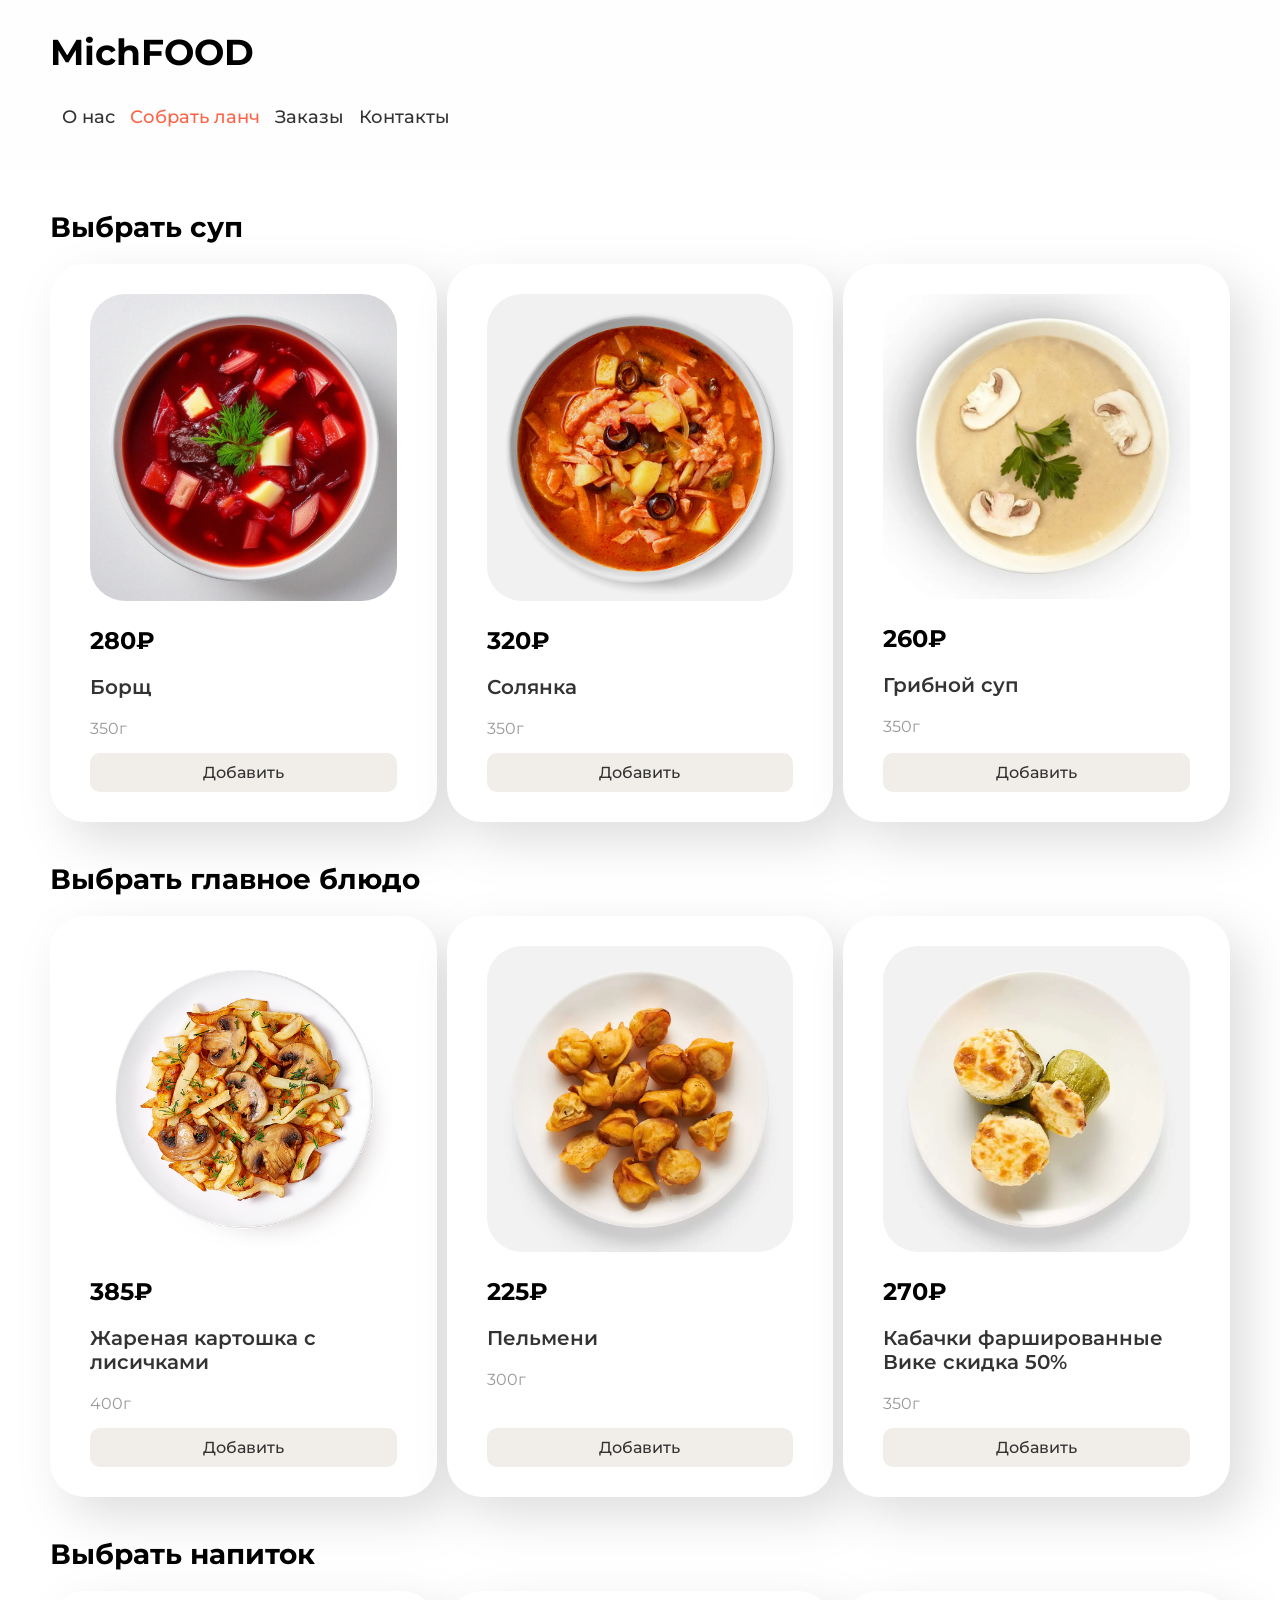
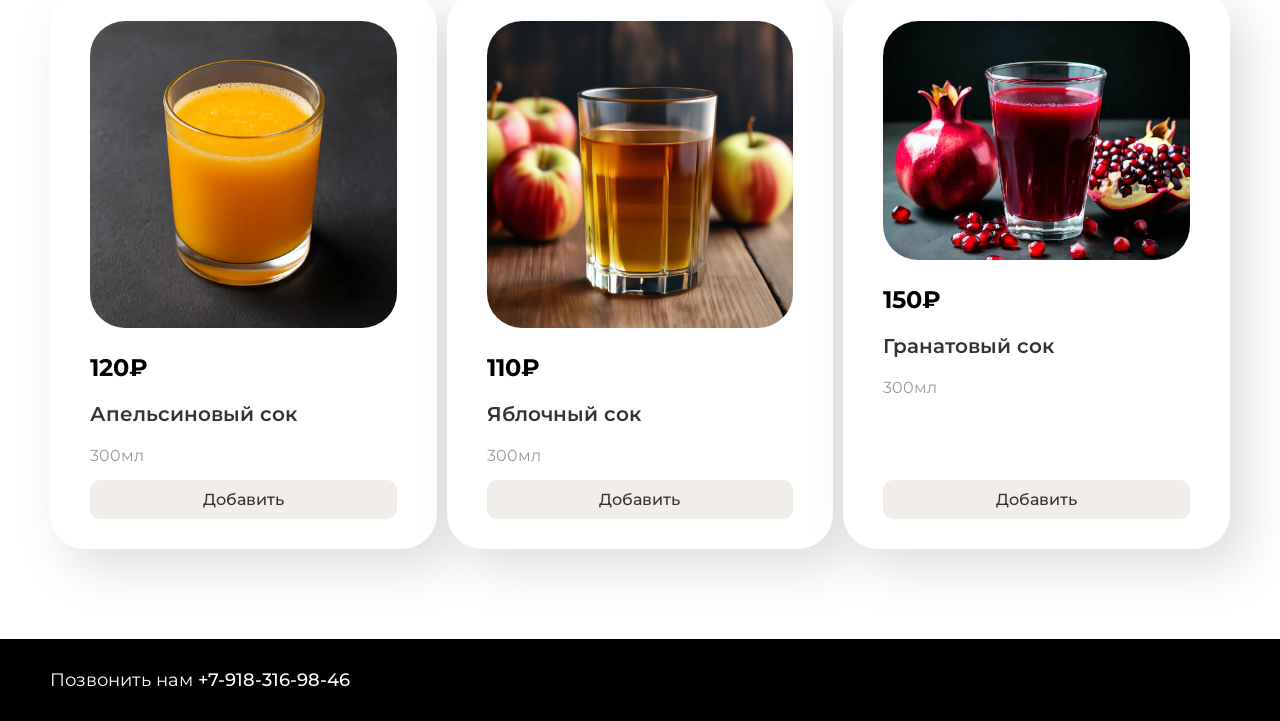
==== build-lunch.html @ 9afa4dcb "new page buldinglunch" ====
<!DOCTYPE html>
<html lang="ru">

<head>
	<meta charset="UTF-8">
	<meta name="viewport" content="width=device-width, initial-scale=1.0">
	<title>Собрать ланч - MichFOOD</title>

	<link rel="preconnect" href="https://fonts.googleapis.com">
	<link rel="preconnect" href="https://fonts.gstatic.com" crossorigin>
	<link href="https://fonts.googleapis.com/css2?family=Montserrat:wght@400;500;600;700&display=swap" rel="stylesheet">

	<link rel="stylesheet" href="styles.css">
	<link rel="stylesheet" href="lunch-styles.css">
</head>

<body>

	<header class="header">
		<h1 class="header__title">MichFOOD</h1>
		<nav class="header__nav">
			<a href="index.html" class="nav__link" title="Перейти">О нас</a>
			<a href="build-lunch.html" class="nav__link" id="active">Собрать ланч</a>
			<a href="#" class="nav__link">Заказы</a>
			<a href="#contacts" class="nav__link">Контакты</a>
		</nav>
	</header>

	<main class="main">

		<section class="dishes">
			<h2 class="dishes__title">Выбрать суп</h2>
			<div class="dishes__grid">
				<div class="dish">
					<img src="img/borch.webp" alt="Борщ" class="dish__image">
					<p class="dish__price">280₽</p>
					<p class="dish__name">Борщ</p>
					<p class="dish__weight">350г</p>
					<button class="dish__button">Добавить</button>
				</div>
				<div class="dish">
					<img src="img/solyanka.webp" alt="Солянка" class="dish__image">
					<p class="dish__price">320₽</p>
					<p class="dish__name">Солянка</p>
					<p class="dish__weight">350г</p>
					<button class="dish__button">Добавить</button>
				</div>
				<div class="dish">
					<img src="img/gribnoj.webp" alt="Грибной суп" class="dish__image">
					<p class="dish__price">260₽</p>
					<p class="dish__name">Грибной суп</p>
					<p class="dish__weight">350г</p>
					<button class="dish__button">Добавить</button>
				</div>
			</div>
		</section>

		<section class="dishes">
			<h2 class="dishes__title">Выбрать главное блюдо</h2>
			<div class="dishes__grid">
				<div class="dish">
					<img src="img/lisichkikart.png" alt="Жареная картошка с лисичками" class="dish__image">
					<p class="dish__price">385₽</p>
					<p class="dish__name">Жареная картошка с лисичками</p>
					<p class="dish__weight">400г</p>
					<button class="dish__button">Добавить</button>
				</div>
				<div class="dish">
					<img src="img/pelmeni.webp" alt="Пельмени" class="dish__image">
					<p class="dish__price">225₽</p>
					<p class="dish__name">Пельмени</p>
					<p class="dish__weight">300г</p>
					<button class="dish__button">Добавить</button>
				</div>
				<div class="dish">
					<img src="img/кабачки.webp" alt="Кабачки фаршированные" class="dish__image">
					<p class="dish__price">270₽</p>
					<p class="dish__name">Кабачки фаршированные <br> Вике скидка 50%</p>
					<p class="dish__weight">350г</p>
					<button class="dish__button">Добавить</button>
				</div>
			</div>
		</section>

		<section class="dishes">
			<h2 class="dishes__title">Выбрать напиток</h2>
			<div class="dishes__grid">
				<div class="dish">
					<img src="img/apelsinoviysok.webp" alt="Апельсиновый сок" class="dish__image">
					<p class="dish__price">120₽</p>
					<p class="dish__name">Апельсиновый сок</p>
					<p class="dish__weight">300мл</p>
					<button class="dish__button">Добавить</button>
				</div>
				<div class="dish">
					<img src="img/yablochniysok.jfif" alt="Яблочный сок" class="dish__image">
					<p class="dish__price">110₽</p>
					<p class="dish__name">Яблочный сок</p>
					<p class="dish__weight">300мл</p>
					<button class="dish__button">Добавить</button>
				</div>
				<div class="dish">
					<img src="img/granatsok.webp" alt="Гранатовый сок" class="dish__image">
					<p class="dish__price">150₽</p>
					<p class="dish__name">Гранатовый сок</p>
					<p class="dish__weight">300мл</p>
					<button class="dish__button">Добавить</button>
				</div>
			</div>
		</section>

	</main>

	<footer id="contacts" class="footer">
		<p class="footer__text">Позвонить нам <a href="tel:+79183169846" class="footer__link">+7-918-316-98-46</a></p>
	</footer>

</body>

</html>
---- styles.css ----
/* Универсальный селектор */
* {
	box-sizing: border-box;
}

/* Основные стили body */
body {
	margin: 0;
	padding: 0px;
	font-family: 'Montserrat', sans-serif;
	font-size: 16px;
	color: #333;
	min-height: 100vh;
	display: flex;
	flex-direction: column;
}

/* Main занимает все доступное пространство */
.main {
	flex: 1;
}

/* Header */
.header {
	margin: 0;
	padding: 30px 50px;
	background-color: #fefefe;
	
}

.header__title {
	margin: 0 0 20px 0;
	font-size: 36px;
	font-weight: 700;
	color: #000;
	text-align: left;
}

.header__nav {
	margin: 0;
	padding: 12px;
}

/* Навигация */
.header__nav {
	display: flex;
	flex-wrap: wrap;
	gap: 15px;
}

.nav__link {
	text-decoration: none;
	font-family: 'Montserrat', sans-serif;
	font-size: 18px;
	font-weight: 500;
	color: #333;
}

.nav__link:hover {
	color: #ed4001;
}

.nav__link#active {
	color: tomato;
}

/* Main */
.main {
	margin: 0;
	padding: 0 50px 50px 50px;
	flex: 1;
}

/* Секция О нас */
.about {
	margin: 20px 0;
	padding: 0;
}

.about__image {
	width: 100%;
	max-width: 600px;
	height: auto;
	margin-bottom: 20px;
}

.about__title {
	margin: 20px 0;
	font-size: 28px;
	font-weight: 700;
	color: #000;
}

.about__text {
	margin: 0;
	padding: 0;
	font-size: 18px;
	font-weight: 400;
	color: #333;
	line-height: 1.6;
}

/* Секция Преимущества */
.advantages {
	margin: 40px 0;
	padding: 0;
}

.advantages__title {
	margin: 20px 0;
	font-size: 28px;
	font-weight: 700;
	color: #000;
}

.advantages__list {
	margin: 20px 0;
	padding-left: 20px;
}

.advantages__item {
	margin: 10px 0;
	font-size: 16px;
	font-weight: 400;
	color: #333;
	line-height: 1.6;
}

/* Секция Популярные блюда */
.popular {
	margin: 40px 0;
	padding: 0;
}

.popular__title {
	margin: 20px 0;
	font-size: 28px;
	font-weight: 700;
	color: #000;
}

/* Таблица */
.popular__table {
	width: 100%;
	max-width: 800px;
	margin: 20px 0;
	padding: 0;
	border: 1px solid #acaeba;
	border-collapse: collapse;
}

.popular__table thead {
	background-color: #ffffff;
}

.popular__table th {
	padding: 15px;
	border: 1px solid #333;
	text-align: center;
	font-size: 16px;
	font-weight: 600;
	color: #000;
}

.popular__table td {
	padding: 12px 15px;
	border: 1px solid #333;
	text-align: center;
	font-size: 16px;
	font-weight: 400;
	color: #333;
}

/* Footer */
.footer {
	margin: 0;
	padding: 30px 50px;
	background-color: black;
	color: white;
}

.footer__text {
	margin: 0;
	padding: 0;
	font-size: 18px;
	font-weight: 400;
	color: white;
}

.footer__link {
	text-decoration: none;
	font-family: 'Montserrat', sans-serif;
	font-size: 18px;
	font-weight: 500;
	color: white;
}

.footer__link:hover {
	color: #ff6b35;
}

/* Адаптивность для главной страницы */

/* ≤800px */
@media (max-width: 800px) {
	.about__image {
		width: 500px;
	}

	.header__nav {
		justify-content: space-between;
	}

	.header__title {
		text-align: center;
	}
}

/* ≤600px */
@media (max-width: 600px) {
	.header__nav {
		flex-direction: column;
		align-items: center;
	}

	.nav__link {
		font-size: 22px;
	}

	.about__image {
		width: 100%;
	}

	.popular__table th,
	.popular__table td {
		font-size: 14px;
	}
}

/* ≤400px */
@media (max-width: 400px) {
	.popular__table th,
	.popular__table td {
		font-size: 12px;
	}
}
---- lunch-styles.css ----
/* Стили для страницы "Собрать ланч" */

/* Секция с блюдами */
.dishes {
	margin: 40px 0;
	padding: 0;
}

.dishes__title {
	margin: 20px 0;
	font-size: 28px;
	font-weight: 700;
	color: #000;
}

/* Grid сетка для блюд */
.dishes__grid {
	display: grid;
	grid-template-columns: repeat(3, 1fr);
	gap: 10px;
	margin: 20px 0;
}

/* Flex контейнер для каждого блюда */
.dish {
	display: flex;
	flex-direction: column;
	padding: 30px 40px;
	border-radius: 35px;
	cursor: pointer;
	filter: drop-shadow(17px 19px 24px rgba(0, 0, 0, 0.13));
	background-color: white;
	transition: border 0.3s ease;
}

.dish:hover {
	border: 2px solid tomato;
}

/* Изменение цвета кнопки при наведении на блок */
.dish:hover .dish__button {
	background-color: tomato;
	color: white;
}

/* Изображение блюда */
.dish__image {
	width: 100%;
	border-radius: 35px;
	margin-bottom: 15px;
}

/* Цена */
.dish__price {
	margin: 10px 0;
	font-size: 24px;
	font-weight: 700;
	color: #000;
}

/* Название блюда */
.dish__name {
	margin: 10px 0;
	font-size: 20px;
	font-weight: 600;
	color: #333;
}

/* Вес/объем */
.dish__weight {
	margin: 10px 0 auto;
	font-size: 16px;
	font-weight: 400;
	color: #999;
}

/* Кнопка */
.dish__button {
	margin-top: 15px;
	padding: 10px 30px;
	background-color: #f1eee9;
	border: none;
	border-radius: 10px;
	cursor: pointer;
	font-family: 'Montserrat', sans-serif;
	font-size: 16px;
	font-weight: 500;
	color: #333;
	transition: background-color 0.3s ease, color 0.3s ease;
}

.dish__button:hover {
	background-color: tomato;
	color: white;
}

/* Адаптивность для ширины ≤800px */
@media (max-width: 800px) {
	.dishes__grid {
		grid-template-columns: repeat(2, 1fr);
	}

	.header__nav {
		justify-content: space-between;
	}

	.header__title {
		text-align: center;
	}
}

/* Адаптивность для ширины ≤600px */
@media (max-width: 600px) {
	.header__nav {
		flex-direction: column;
		align-items: center;
	}

	.nav__link {
		font-size: 22px;
	}

	.dishes__title {
		text-align: center;
	}

	.dishes__grid {
		grid-template-columns: 1fr;
	}
}
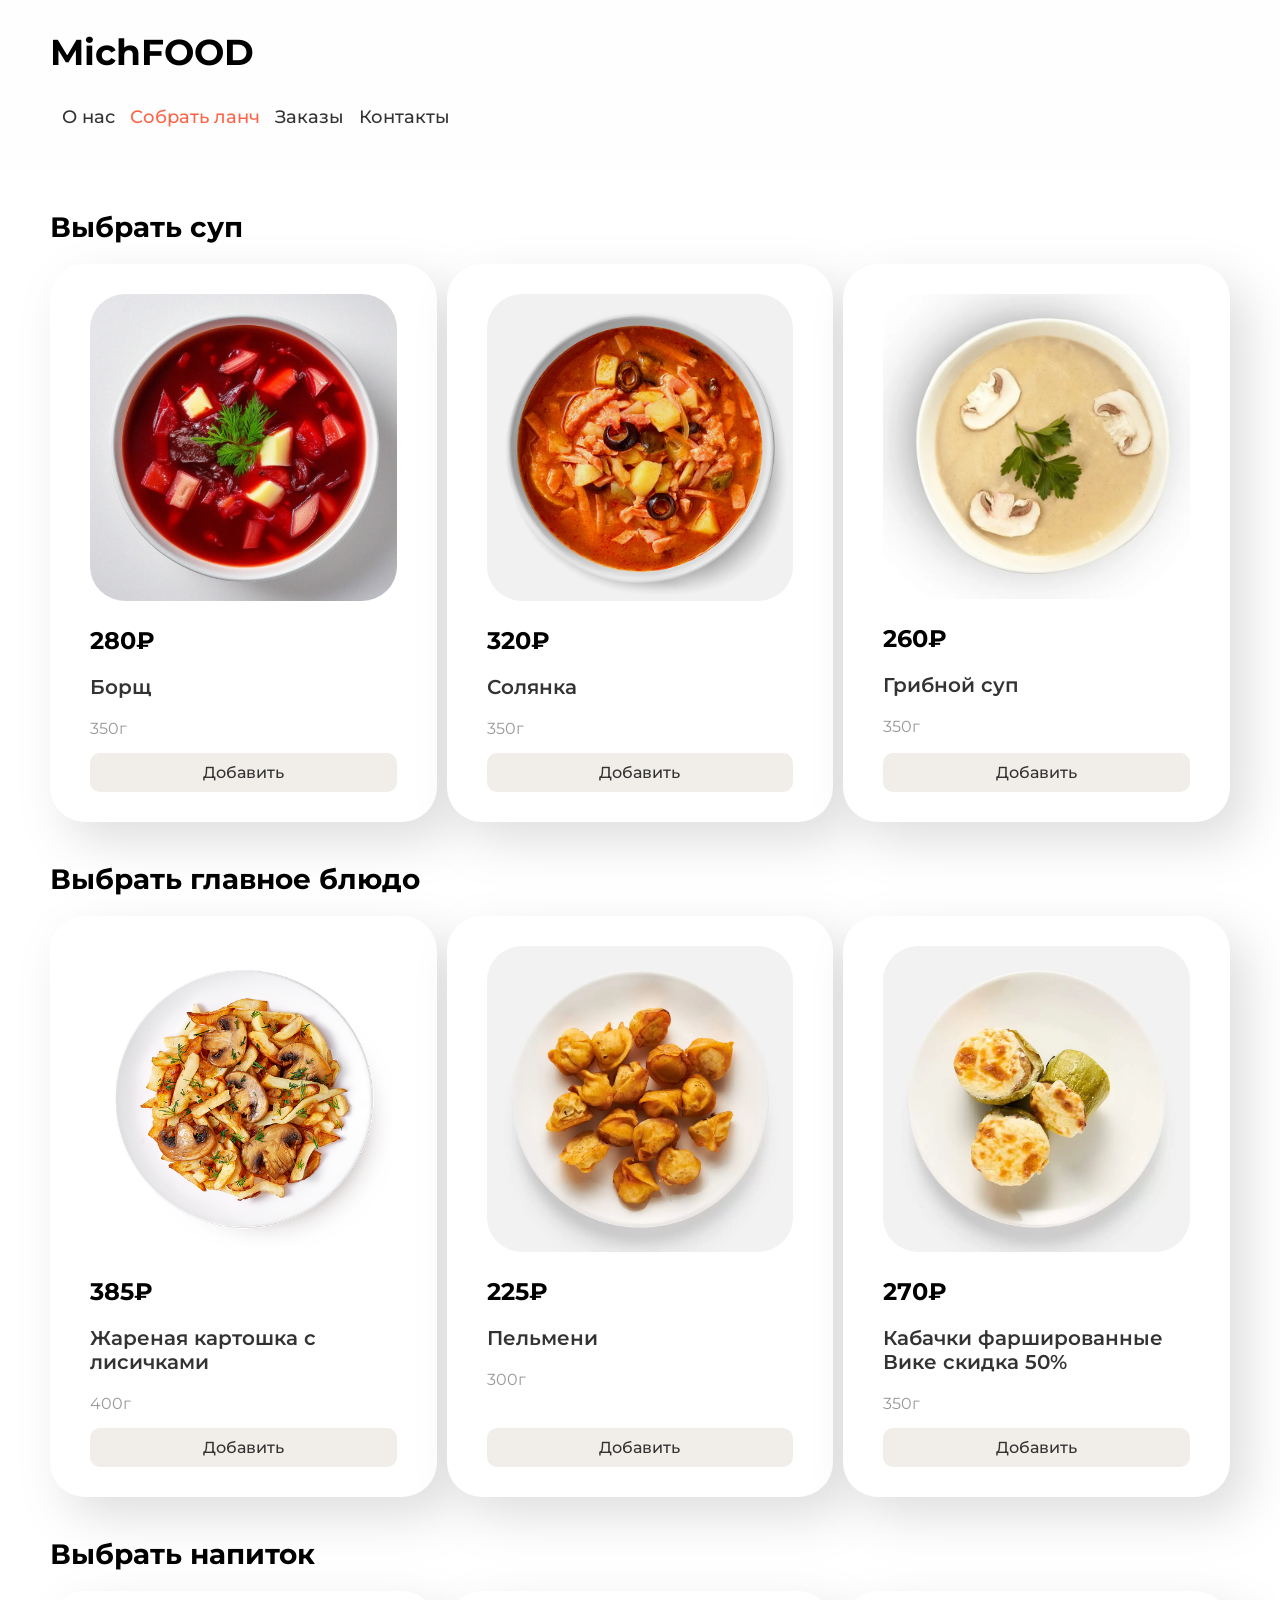
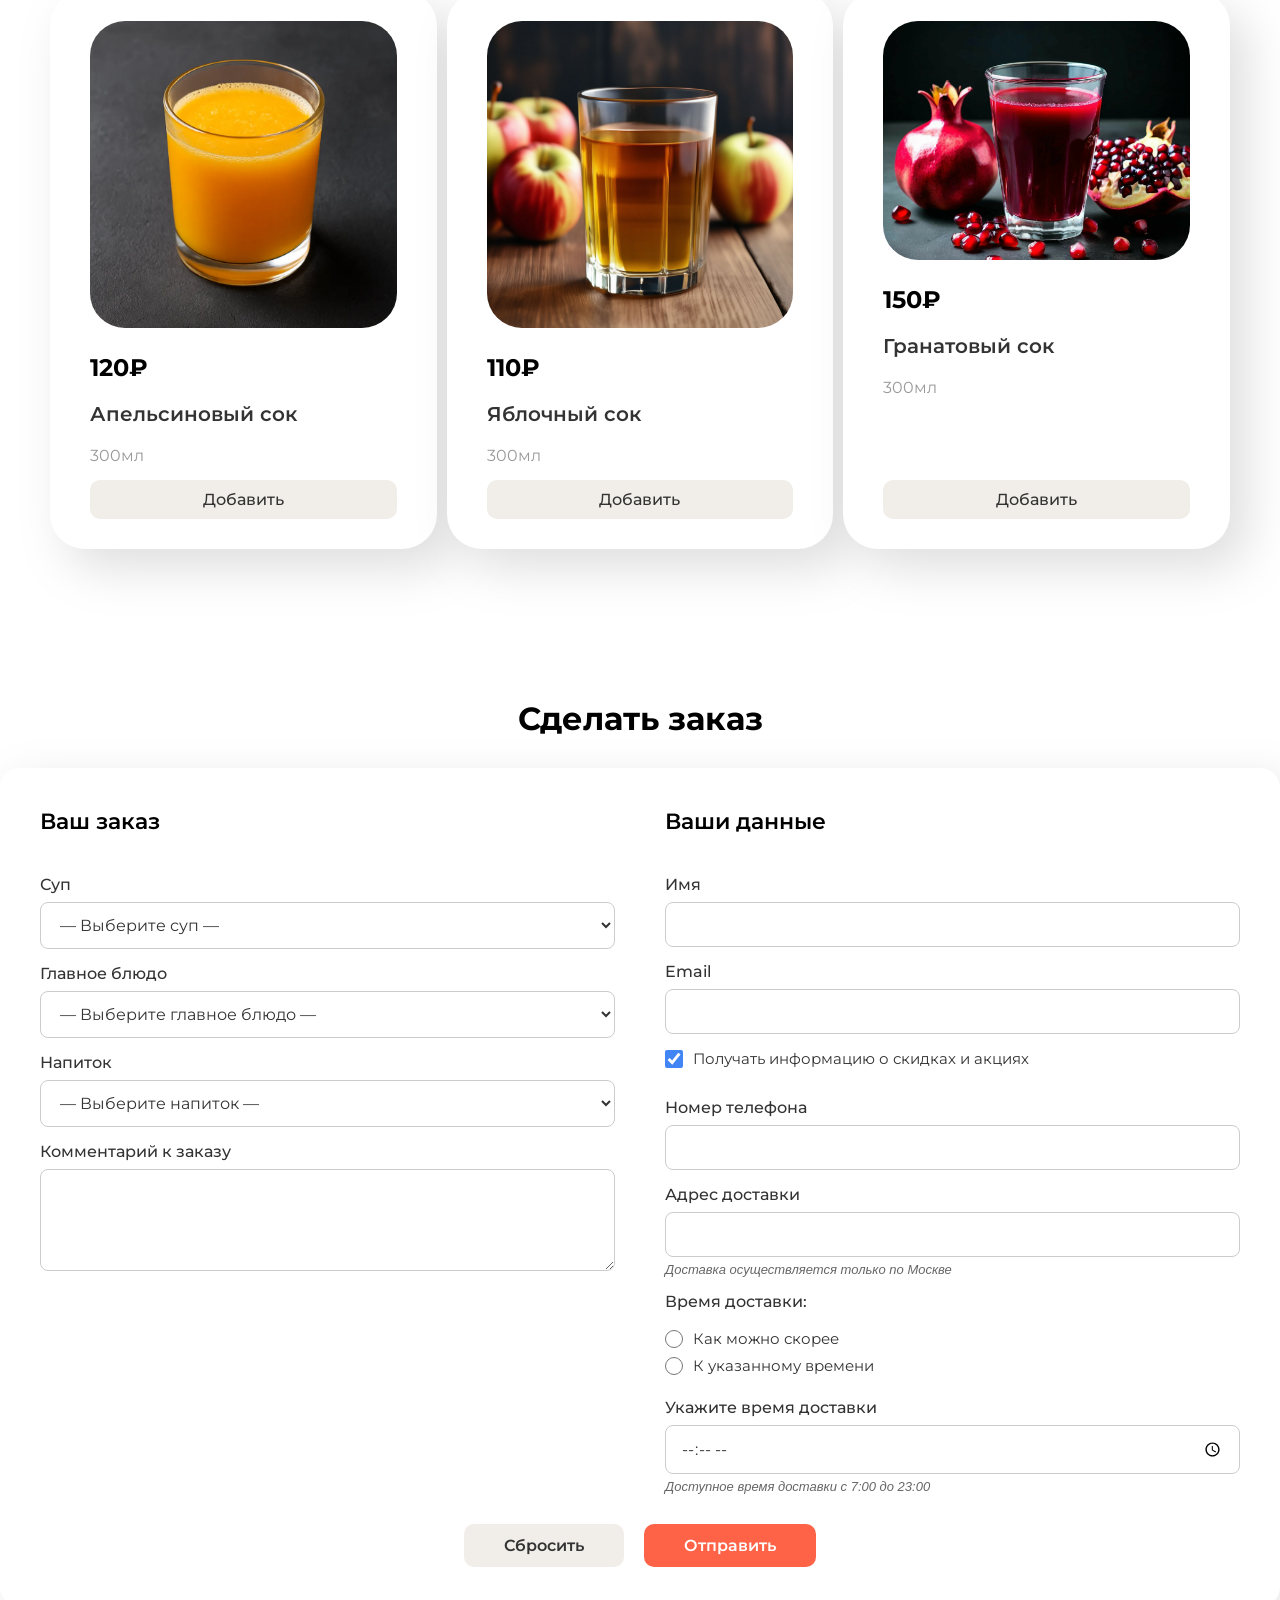
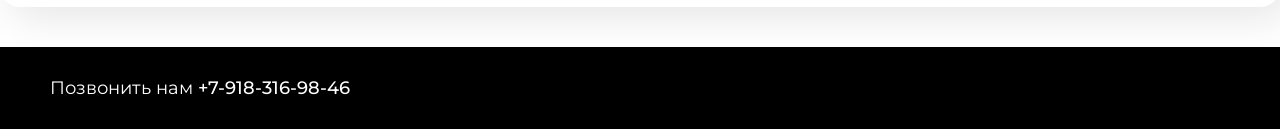
==== commit c9b545b6: "new lab3" ====
--- a/build-lunch.html
+++ b/build-lunch.html
@@ -111,6 +111,94 @@
 
 	</main>
 
+	<section class="order-section">
+		<h2 class="order-section__title">Сделать заказ</h2>
+		<form class="order-form" action="https://httpbin.org/post" method="POST">
+			<div class="order-form__container">
+
+				<!-- Блок "Ваш заказ" -->
+				<div class="order-form__block">
+					<h3 class="order-form__subtitle">Ваш заказ</h3>
+
+					<label for="soup" class="order-form__label">Суп</label>
+					<select id="soup" name="soup" class="order-form__select" required>
+						<option value="">— Выберите суп —</option>
+						<option value="borch">Борщ</option>
+						<option value="solyanka">Солянка</option>
+						<option value="mushroom-soup">Грибной суп</option>
+					</select>
+
+					<label for="main-dish" class="order-form__label">Главное блюдо</label>
+					<select id="main-dish" name="main-dish" class="order-form__select" required>
+						<option value="">— Выберите главное блюдо —</option>
+						<option value="fried-potatoes-chanterelles">Жареная картошка с лисичками</option>
+						<option value="pelmeni">Пельмени</option>
+						<option value="stuffed-zucchini">Кабачки фаршированные</option>
+					</select>
+
+					<label for="drink" class="order-form__label">Напиток</label>
+					<select id="drink" name="drink" class="order-form__select" required>
+						<option value="">— Выберите напиток —</option>
+						<option value="orange-juice">Апельсиновый сок</option>
+						<option value="apple-juice">Яблочный сок</option>
+						<option value="pomegranate-juice">Гранатовый сок</option>
+					</select>
+
+					<label for="comment" class="order-form__label">Комментарий к заказу</label>
+					<textarea id="comment" name="comment" class="order-form__textarea" rows="4"></textarea>
+				</div>
+
+				<!-- Блок "Ваши данные" -->
+				<div class="order-form__block">
+					<h3 class="order-form__subtitle">Ваши данные</h3>
+
+					<label for="name" class="order-form__label">Имя</label>
+					<input type="text" id="name" name="name" class="order-form__input" required>
+
+					<label for="email" class="order-form__label">Email</label>
+					<input type="email" id="email" name="email" class="order-form__input" required>
+
+					<div class="order-form__checkbox-wrapper">
+						<input type="checkbox" id="subscribe" name="subscribe" class="order-form__checkbox" checked>
+						<label for="subscribe" class="order-form__checkbox-label">Получать информацию о скидках и акциях</label>
+					</div>
+
+					<label for="phone" class="order-form__label">Номер телефона</label>
+					<input type="tel" id="phone" name="phone" class="order-form__input" required>
+
+					<label for="address" class="order-form__label">Адрес доставки</label>
+					<input type="text" id="address" name="address" class="order-form__input" required>
+					<p class="order-form__hint">Доставка осуществляется только по Москве</p>
+
+					<fieldset class="order-form__fieldset">
+						<legend class="order-form__legend">Время доставки:</legend>
+
+						<div class="order-form__radio-wrapper">
+							<input type="radio" id="asap" name="delivery-time" value="asap" class="order-form__radio" required>
+							<label for="asap" class="order-form__radio-label">Как можно скорее</label>
+						</div>
+
+						<div class="order-form__radio-wrapper">
+							<input type="radio" id="specific-time" name="delivery-time" value="specific-time" class="order-form__radio" required>
+							<label for="specific-time" class="order-form__radio-label">К указанному времени</label>
+						</div>
+					</fieldset>
+
+					<label for="time" class="order-form__label">Укажите время доставки</label>
+					<input type="time" id="time" name="time" class="order-form__input" min="07:00" max="23:00" step="300">
+					<p class="order-form__hint">Доступное время доставки с 7:00 до 23:00</p>
+				</div>
+
+			</div>
+
+			<!-- Кнопки -->
+			<div class="order-form__buttons">
+				<button type="reset" class="order-form__button order-form__button--reset">Сбросить</button>
+				<button type="submit" class="order-form__button order-form__button--submit">Отправить</button>
+			</div>
+		</form>
+	</section>
+
 	<footer id="contacts" class="footer">
 		<p class="footer__text">Позвонить нам <a href="tel:+79183169846" class="footer__link">+7-918-316-98-46</a></p>
 	</footer>
--- a/lunch-styles.css
+++ b/lunch-styles.css
@@ -128,3 +128,211 @@
 		grid-template-columns: 1fr;
 	}
 }
+
+/* Стили для секции заказа */
+.order-section {
+	margin: 60px 0 40px 0;
+	padding: 0;
+}
+
+.order-section__title {
+	margin: 0 0 30px 0;
+	font-size: 32px;
+	font-weight: 700;
+	color: #000;
+	text-align: center;
+}
+
+/* Форма заказа */
+.order-form {
+	background-color: #fff;
+	border-radius: 20px;
+	padding: 40px;
+	filter: drop-shadow(10px 10px 20px rgba(0, 0, 0, 0.1));
+}
+
+.order-form__container {
+	display: grid;
+	grid-template-columns: 1fr 1fr;
+	gap: 50px;
+	margin-bottom: 30px;
+}
+
+.order-form__block {
+	display: flex;
+	flex-direction: column;
+}
+
+.order-form__subtitle {
+	margin: 0 0 25px 0;
+	font-size: 22px;
+	font-weight: 600;
+	color: #000;
+}
+
+.order-form__label {
+	margin: 15px 0 8px 0;
+	font-size: 16px;
+	font-weight: 500;
+	color: #333;
+}
+
+.order-form__select,
+.order-form__input,
+.order-form__textarea {
+	padding: 12px 15px;
+	font-family: 'Montserrat', sans-serif;
+	font-size: 16px;
+	color: #333;
+	border: 1px solid #ccc;
+	border-radius: 8px;
+	background-color: #fff;
+	transition: border-color 0.3s ease;
+}
+
+.order-form__select:focus,
+.order-form__input:focus,
+.order-form__textarea:focus {
+	outline: none;
+	border-color: tomato;
+}
+
+.order-form__textarea {
+	resize: vertical;
+	min-height: 80px;
+}
+
+/* Чекбокс */
+.order-form__checkbox-wrapper {
+	display: flex;
+	align-items: center;
+	margin: 15px 0;
+}
+
+.order-form__checkbox {
+	width: 18px;
+	height: 18px;
+	margin: 0 10px 0 0;
+	cursor: pointer;
+	accent-color: #4285f4;
+}
+
+.order-form__checkbox-label {
+	font-size: 15px;
+	font-weight: 400;
+	color: #333;
+	cursor: pointer;
+}
+
+/* Подсказки */
+.order-form__hint {
+	margin: 5px 0 0 0;
+	font-size: 13px;
+	font-weight: 400;
+	color: #666;
+	font-style: italic;
+}
+
+/* Fieldset для радиокнопок */
+.order-form__fieldset {
+	border: none;
+	padding: 0;
+	margin: 15px 0 0 0;
+}
+
+.order-form__legend {
+	padding: 0;
+	margin: 0 0 10px 0;
+	font-size: 16px;
+	font-weight: 500;
+	color: #333;
+}
+
+.order-form__radio-wrapper {
+	display: flex;
+	align-items: center;
+	margin: 8px 0;
+}
+
+.order-form__radio {
+	width: 18px;
+	height: 18px;
+	margin: 0 10px 0 0;
+	cursor: pointer;
+	accent-color: tomato;
+}
+
+.order-form__radio-label {
+	font-size: 15px;
+	font-weight: 400;
+	color: #333;
+	cursor: pointer;
+}
+
+/* Кнопки */
+.order-form__buttons {
+	display: flex;
+	justify-content: center;
+	gap: 20px;
+	margin-top: 30px;
+}
+
+.order-form__button {
+	padding: 12px 40px;
+	font-family: 'Montserrat', sans-serif;
+	font-size: 16px;
+	font-weight: 600;
+	border: none;
+	border-radius: 10px;
+	cursor: pointer;
+	transition: all 0.3s ease;
+}
+
+.order-form__button--reset {
+	background-color: #f1eee9;
+	color: #333;
+}
+
+.order-form__button--reset:hover {
+	background-color: #e0ddd8;
+}
+
+.order-form__button--submit {
+	background-color: tomato;
+	color: white;
+}
+
+.order-form__button--submit:hover {
+	background-color: #d63c14;
+}
+
+/* Адаптивность для формы */
+@media (max-width: 900px) {
+	.order-form__container {
+		grid-template-columns: 1fr;
+		gap: 30px;
+	}
+}
+
+@media (max-width: 600px) {
+	.order-form {
+		padding: 25px 20px;
+	}
+
+	.order-section__title {
+		font-size: 26px;
+	}
+
+	.order-form__subtitle {
+		font-size: 20px;
+	}
+
+	.order-form__buttons {
+		flex-direction: column;
+		gap: 15px;
+	}
+
+	.order-form__button {
+		width: 100%;
+	}
+}
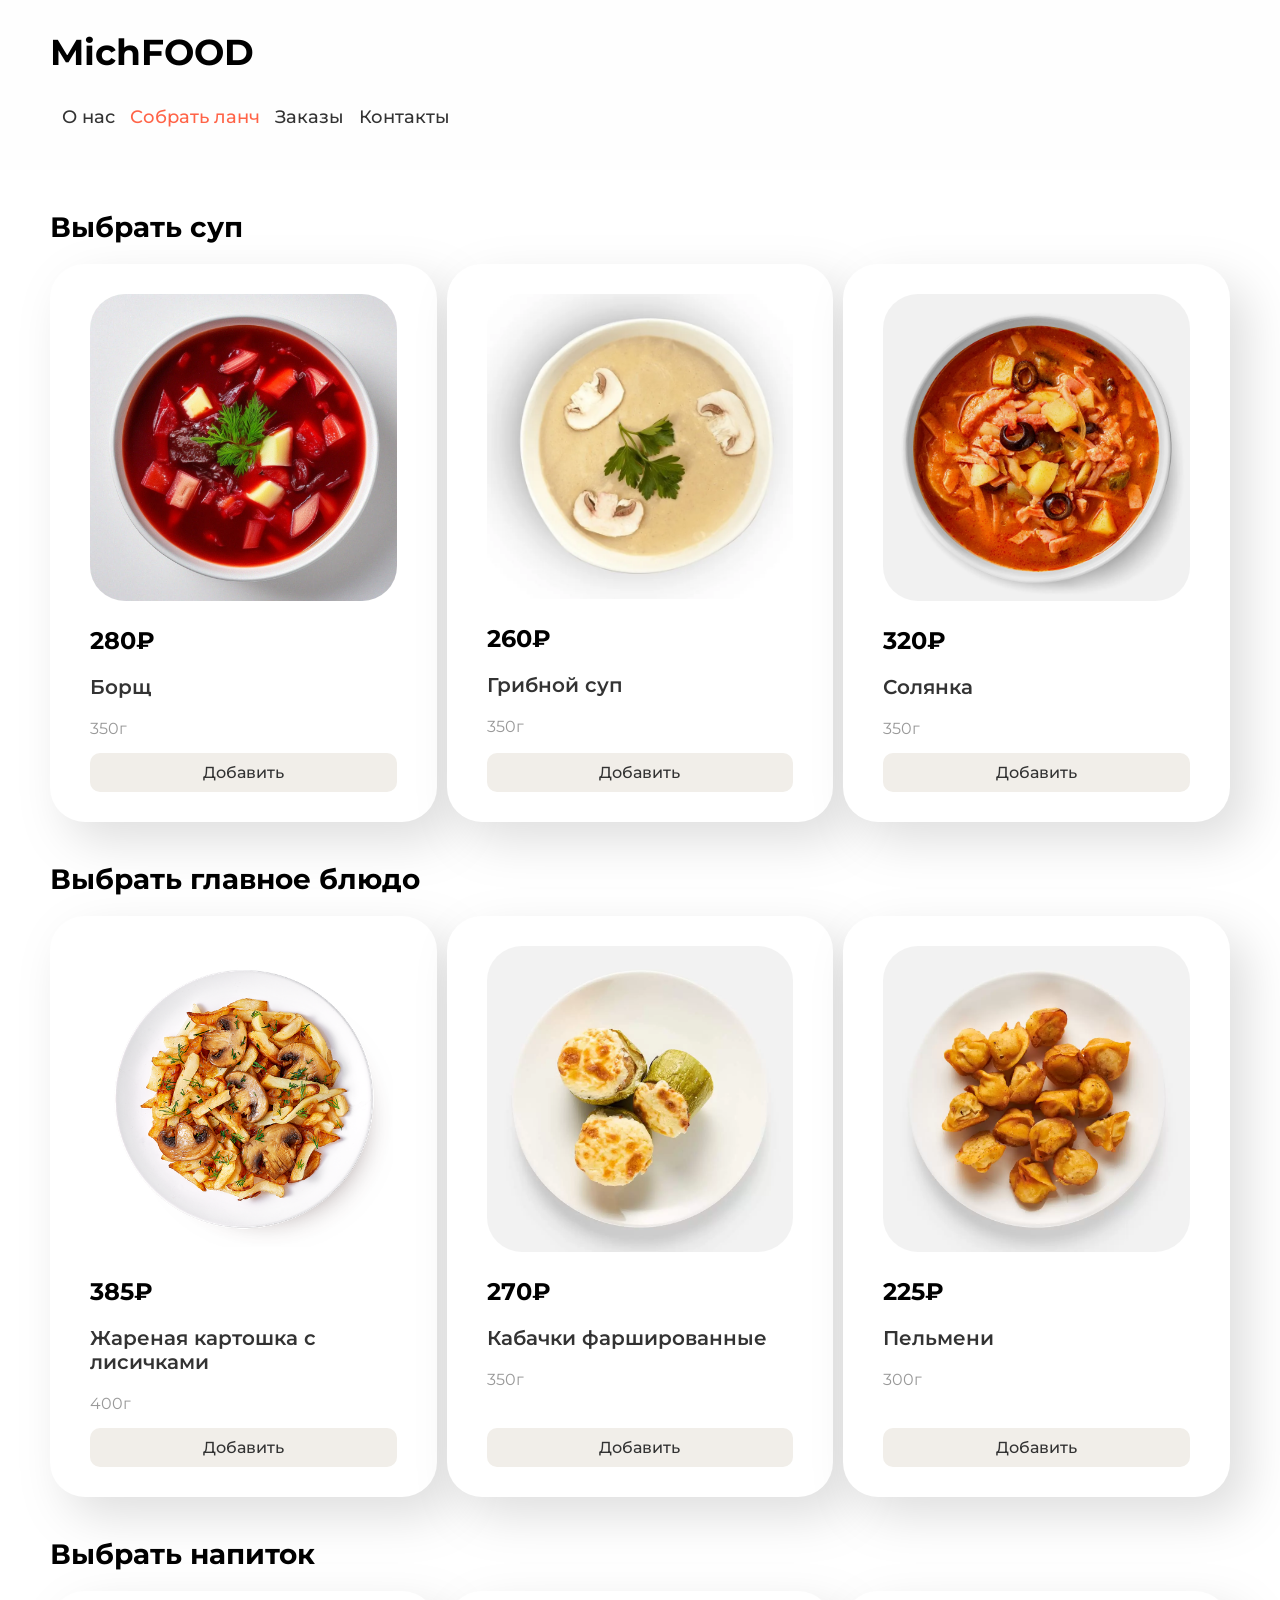
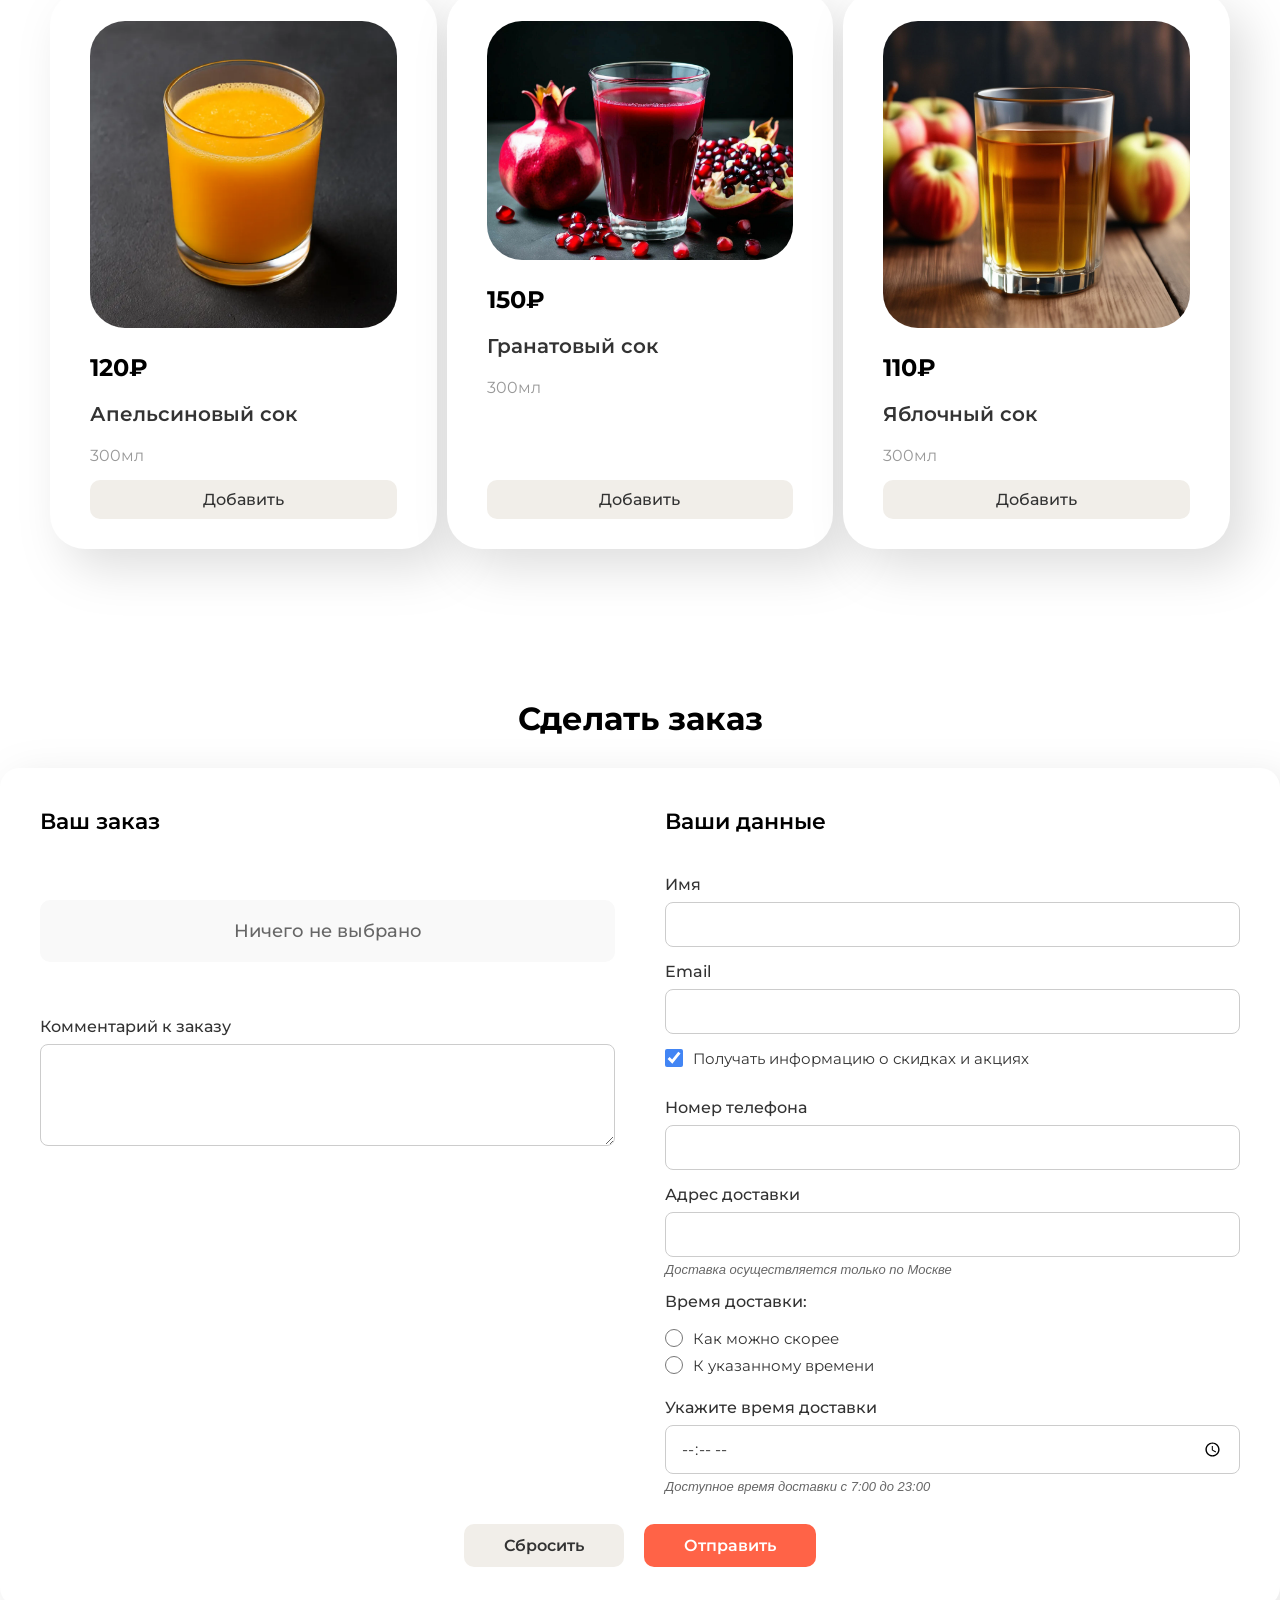
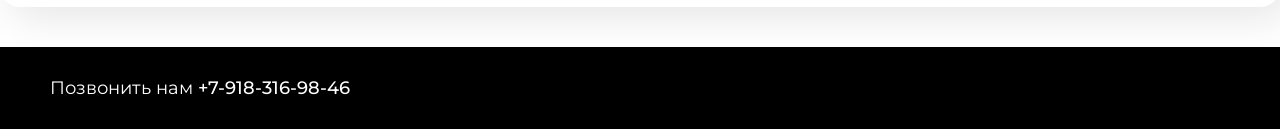
==== commit c636aa9a: "fourth labwork" ====
--- a/build-lunch.html
+++ b/build-lunch.html
@@ -28,84 +28,24 @@
 
 	<main class="main">
 
-		<section class="dishes">
+		<section class="dishes" data-category="soup">
 			<h2 class="dishes__title">Выбрать суп</h2>
 			<div class="dishes__grid">
-				<div class="dish">
-					<img src="img/borch.webp" alt="Борщ" class="dish__image">
-					<p class="dish__price">280₽</p>
-					<p class="dish__name">Борщ</p>
-					<p class="dish__weight">350г</p>
-					<button class="dish__button">Добавить</button>
-				</div>
-				<div class="dish">
-					<img src="img/solyanka.webp" alt="Солянка" class="dish__image">
-					<p class="dish__price">320₽</p>
-					<p class="dish__name">Солянка</p>
-					<p class="dish__weight">350г</p>
-					<button class="dish__button">Добавить</button>
-				</div>
-				<div class="dish">
-					<img src="img/gribnoj.webp" alt="Грибной суп" class="dish__image">
-					<p class="dish__price">260₽</p>
-					<p class="dish__name">Грибной суп</p>
-					<p class="dish__weight">350г</p>
-					<button class="dish__button">Добавить</button>
-				</div>
+				<!-- Блюда будут добавлены через JavaScript -->
 			</div>
 		</section>
 
-		<section class="dishes">
+		<section class="dishes" data-category="main">
 			<h2 class="dishes__title">Выбрать главное блюдо</h2>
 			<div class="dishes__grid">
-				<div class="dish">
-					<img src="img/lisichkikart.png" alt="Жареная картошка с лисичками" class="dish__image">
-					<p class="dish__price">385₽</p>
-					<p class="dish__name">Жареная картошка с лисичками</p>
-					<p class="dish__weight">400г</p>
-					<button class="dish__button">Добавить</button>
-				</div>
-				<div class="dish">
-					<img src="img/pelmeni.webp" alt="Пельмени" class="dish__image">
-					<p class="dish__price">225₽</p>
-					<p class="dish__name">Пельмени</p>
-					<p class="dish__weight">300г</p>
-					<button class="dish__button">Добавить</button>
-				</div>
-				<div class="dish">
-					<img src="img/кабачки.webp" alt="Кабачки фаршированные" class="dish__image">
-					<p class="dish__price">270₽</p>
-					<p class="dish__name">Кабачки фаршированные <br> Вике скидка 50%</p>
-					<p class="dish__weight">350г</p>
-					<button class="dish__button">Добавить</button>
-				</div>
+				<!-- Блюда будут добавлены через JavaScript -->
 			</div>
 		</section>
 
-		<section class="dishes">
+		<section class="dishes" data-category="drink">
 			<h2 class="dishes__title">Выбрать напиток</h2>
 			<div class="dishes__grid">
-				<div class="dish">
-					<img src="img/apelsinoviysok.webp" alt="Апельсиновый сок" class="dish__image">
-					<p class="dish__price">120₽</p>
-					<p class="dish__name">Апельсиновый сок</p>
-					<p class="dish__weight">300мл</p>
-					<button class="dish__button">Добавить</button>
-				</div>
-				<div class="dish">
-					<img src="img/yablochniysok.jfif" alt="Яблочный сок" class="dish__image">
-					<p class="dish__price">110₽</p>
-					<p class="dish__name">Яблочный сок</p>
-					<p class="dish__weight">300мл</p>
-					<button class="dish__button">Добавить</button>
-				</div>
-				<div class="dish">
-					<img src="img/granatsok.webp" alt="Гранатовый сок" class="dish__image">
-					<p class="dish__price">150₽</p>
-					<p class="dish__name">Гранатовый сок</p>
-					<p class="dish__weight">300мл</p>
-					<button class="dish__button">Добавить</button>
-				</div>
+				<!-- Блюда будут добавлены через JavaScript -->
 			</div>
 		</section>
 
@@ -120,29 +60,9 @@
 				<div class="order-form__block">
 					<h3 class="order-form__subtitle">Ваш заказ</h3>
 
-					<label for="soup" class="order-form__label">Суп</label>
-					<select id="soup" name="soup" class="order-form__select" required>
-						<option value="">— Выберите суп —</option>
-						<option value="borch">Борщ</option>
-						<option value="solyanka">Солянка</option>
-						<option value="mushroom-soup">Грибной суп</option>
-					</select>
-
-					<label for="main-dish" class="order-form__label">Главное блюдо</label>
-					<select id="main-dish" name="main-dish" class="order-form__select" required>
-						<option value="">— Выберите главное блюдо —</option>
-						<option value="fried-potatoes-chanterelles">Жареная картошка с лисичками</option>
-						<option value="pelmeni">Пельмени</option>
-						<option value="stuffed-zucchini">Кабачки фаршированные</option>
-					</select>
-
-					<label for="drink" class="order-form__label">Напиток</label>
-					<select id="drink" name="drink" class="order-form__select" required>
-						<option value="">— Выберите напиток —</option>
-						<option value="orange-juice">Апельсиновый сок</option>
-						<option value="apple-juice">Яблочный сок</option>
-						<option value="pomegranate-juice">Гранатовый сок</option>
-					</select>
+					<div id="order-display">
+						<p class="order-empty">Ничего не выбрано</p>
+					</div>
 
 					<label for="comment" class="order-form__label">Комментарий к заказу</label>
 					<textarea id="comment" name="comment" class="order-form__textarea" rows="4"></textarea>
@@ -203,6 +123,10 @@
 		<p class="footer__text">Позвонить нам <a href="tel:+79183169846" class="footer__link">+7-918-316-98-46</a></p>
 	</footer>
 
+	<script src="dishes.js"></script>
+	<script src="display-dishes.js"></script>
+	<script src="order.js"></script>
+
 </body>
 
 </html>
--- a/lunch-styles.css
+++ b/lunch-styles.css
@@ -336,3 +336,73 @@
 		width: 100%;
 	}
 }
+
+/* Стили для блока "Ваш заказ" */
+#order-display {
+	margin: 20px 0;
+}
+
+.order-empty {
+	margin: 20px 0;
+	font-size: 18px;
+	font-weight: 500;
+	color: #666;
+	text-align: center;
+	padding: 20px;
+	background-color: #f9f9f9;
+	border-radius: 10px;
+}
+
+.order-item {
+	margin: 15px 0;
+	padding: 15px 0;
+	border-bottom: 1px solid #eee;
+}
+
+.order-item:last-of-type {
+	border-bottom: none;
+}
+
+.order-item__category {
+	margin: 0 0 8px 0;
+	font-size: 16px;
+	font-weight: 600;
+	color: #000;
+}
+
+.order-item__name {
+	margin: 0;
+	font-size: 15px;
+	font-weight: 400;
+	color: #333;
+}
+
+.order-item__empty {
+	margin: 0;
+	font-size: 15px;
+	font-weight: 400;
+	color: #999;
+	font-style: italic;
+}
+
+.order-total {
+	margin: 25px 0 15px 0;
+	padding: 20px;
+	background-color: #f1eee9;
+	border-radius: 10px;
+}
+
+.order-total__label {
+	margin: 0 0 10px 0;
+	font-size: 18px;
+	font-weight: 600;
+	color: #000;
+}
+
+.order-total__price {
+	margin: 0;
+	font-size: 24px;
+	font-weight: 700;
+	color: tomato;
+}
+
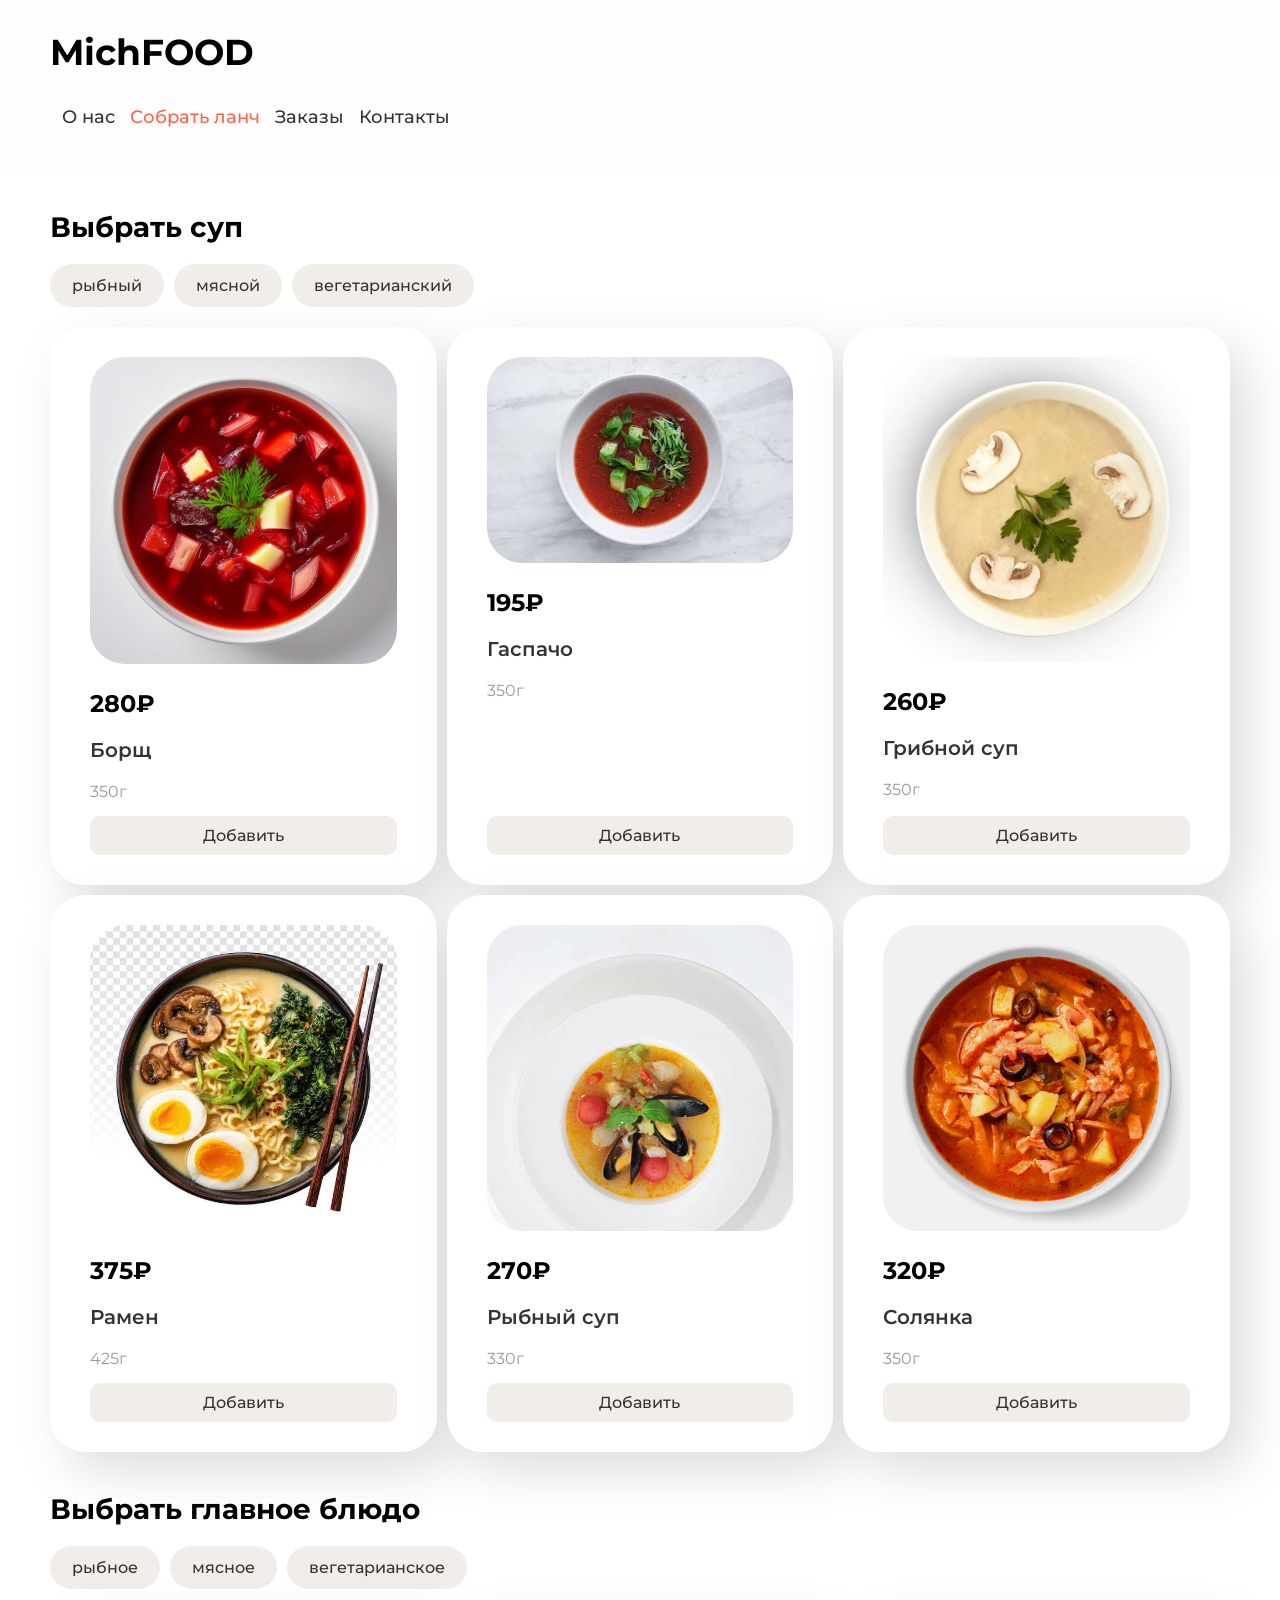
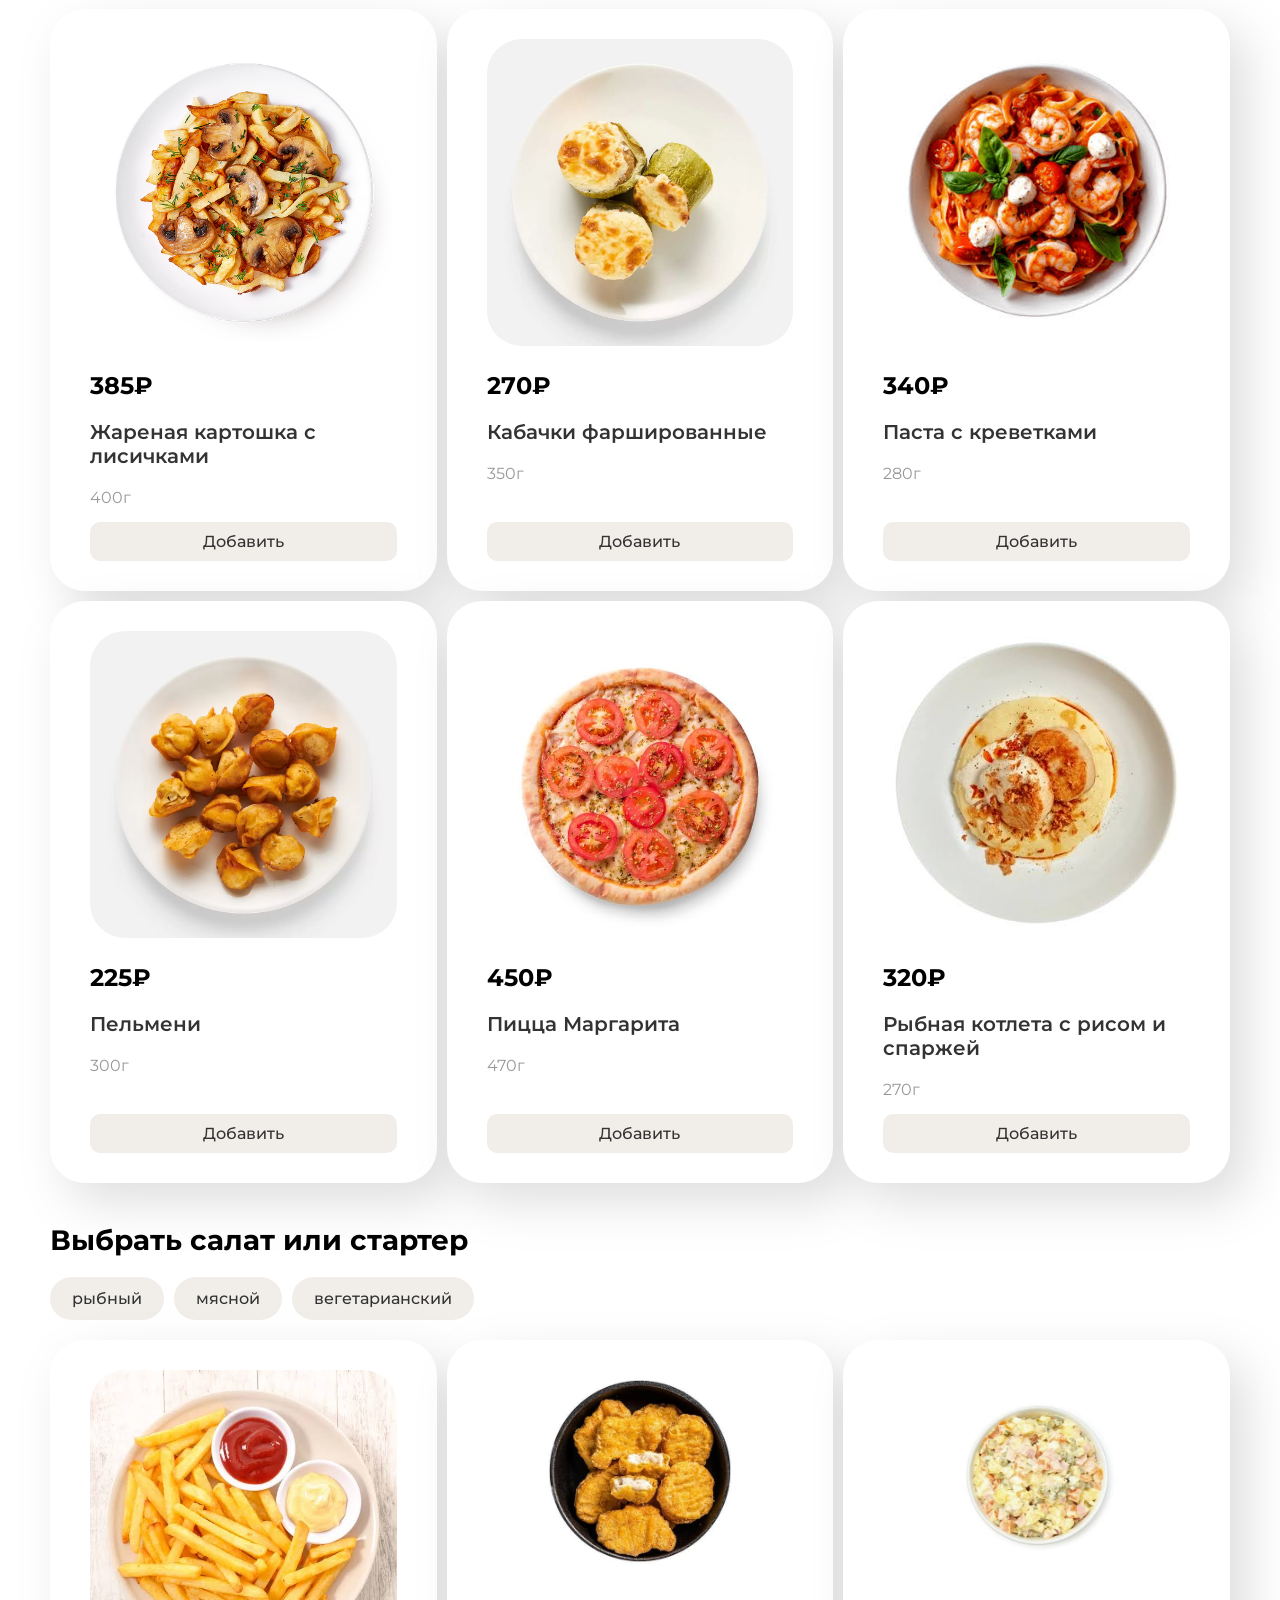
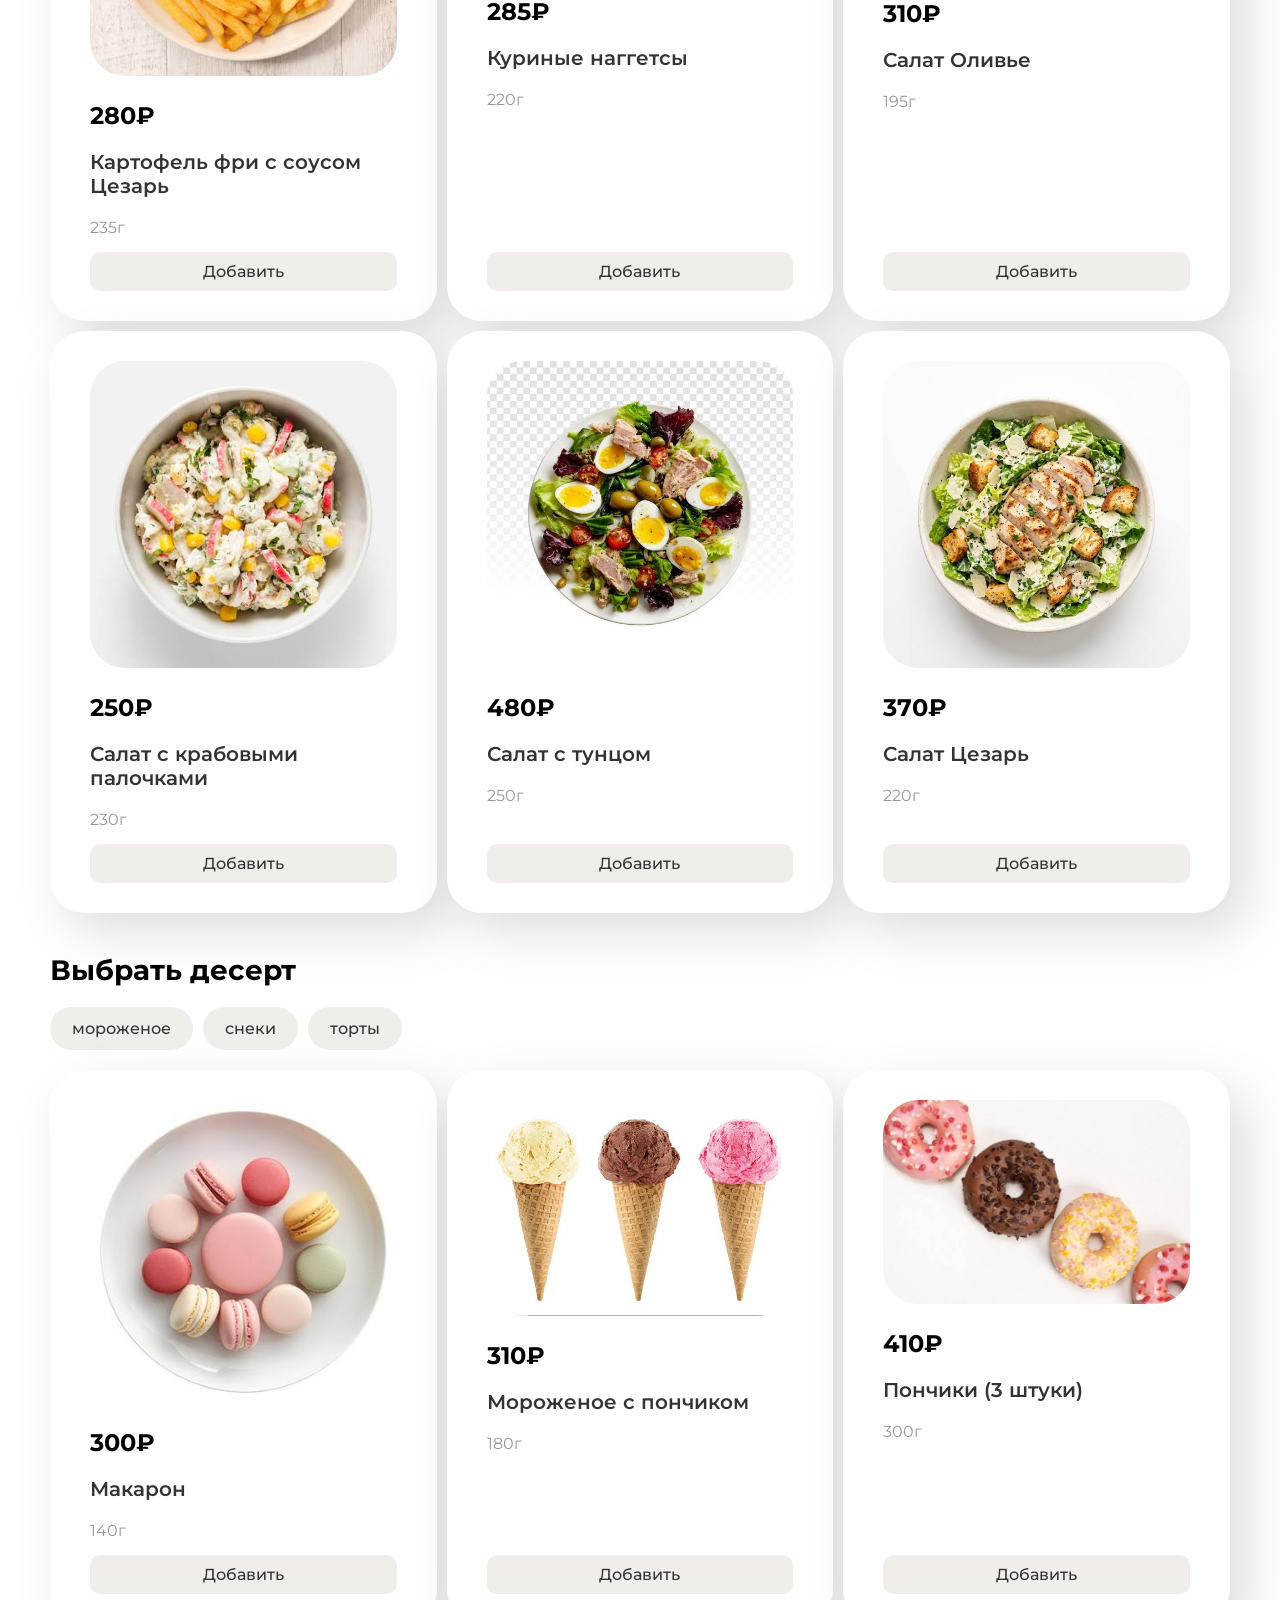
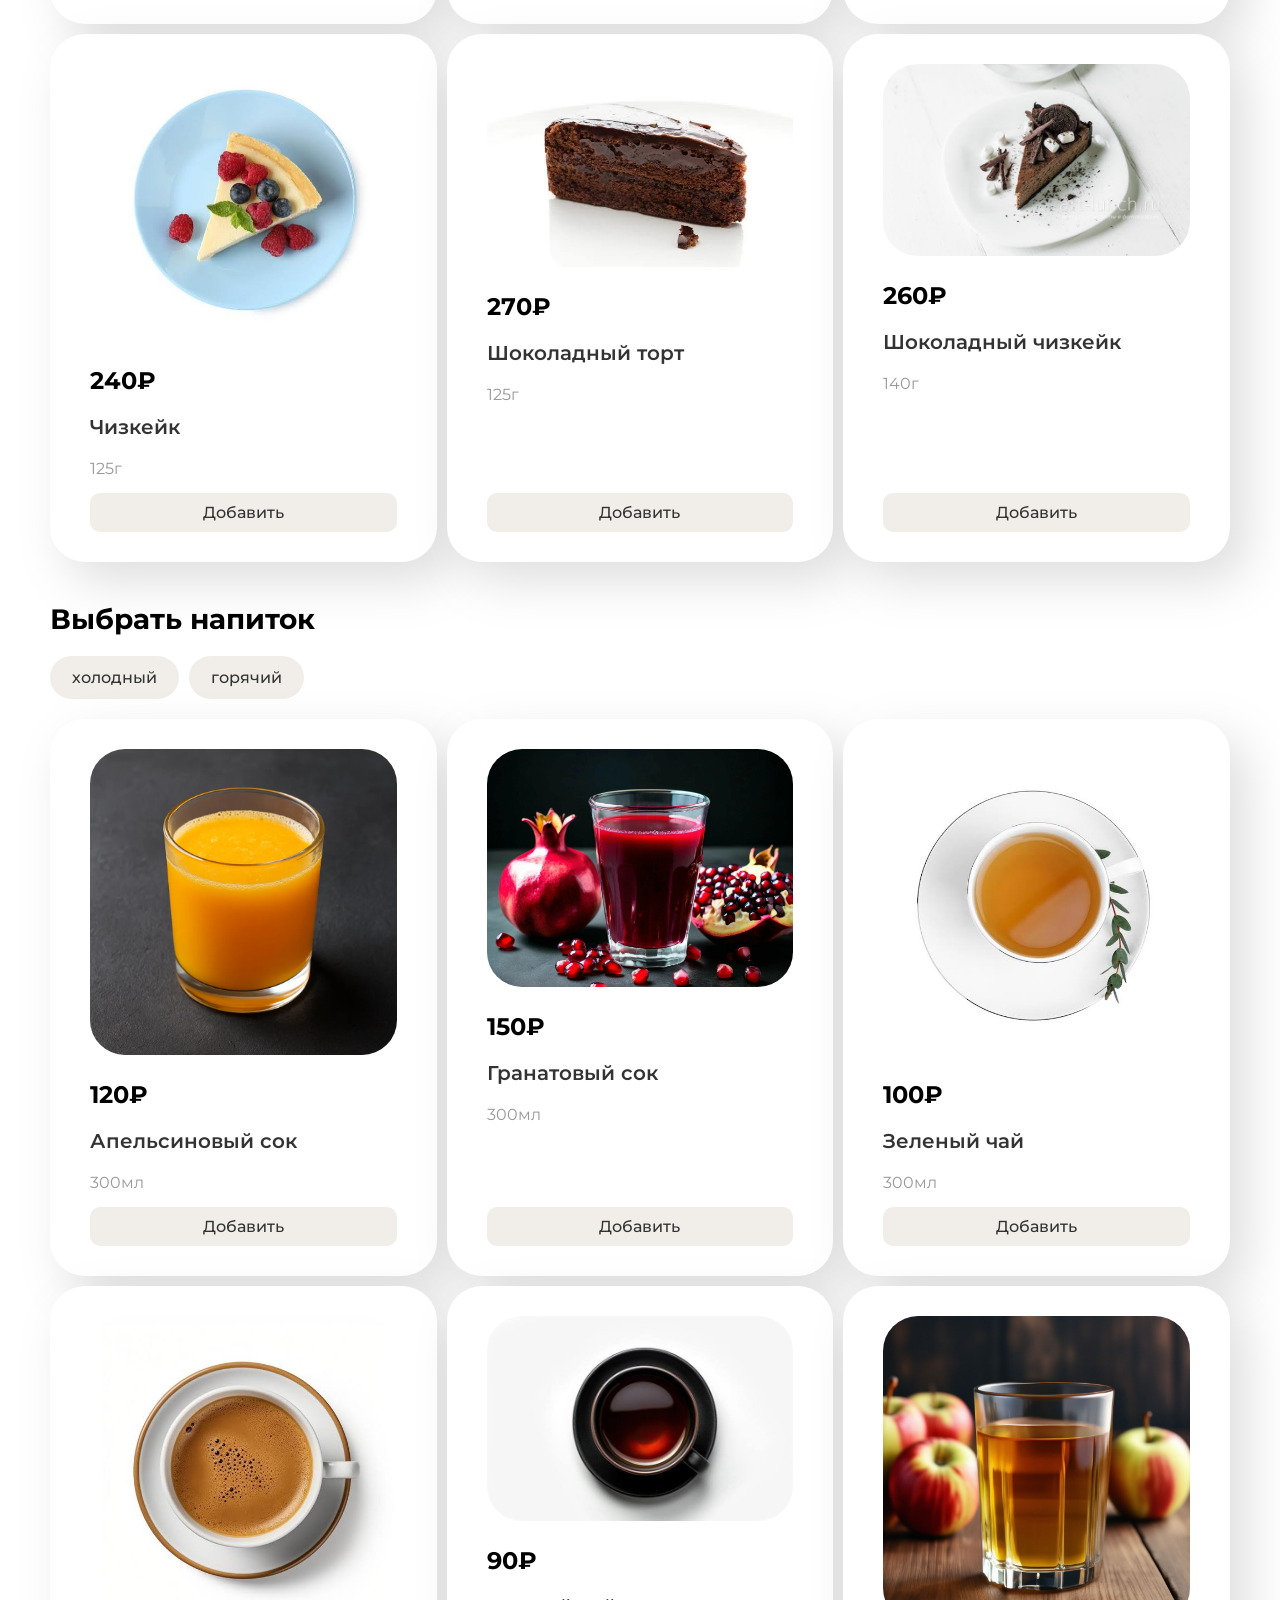
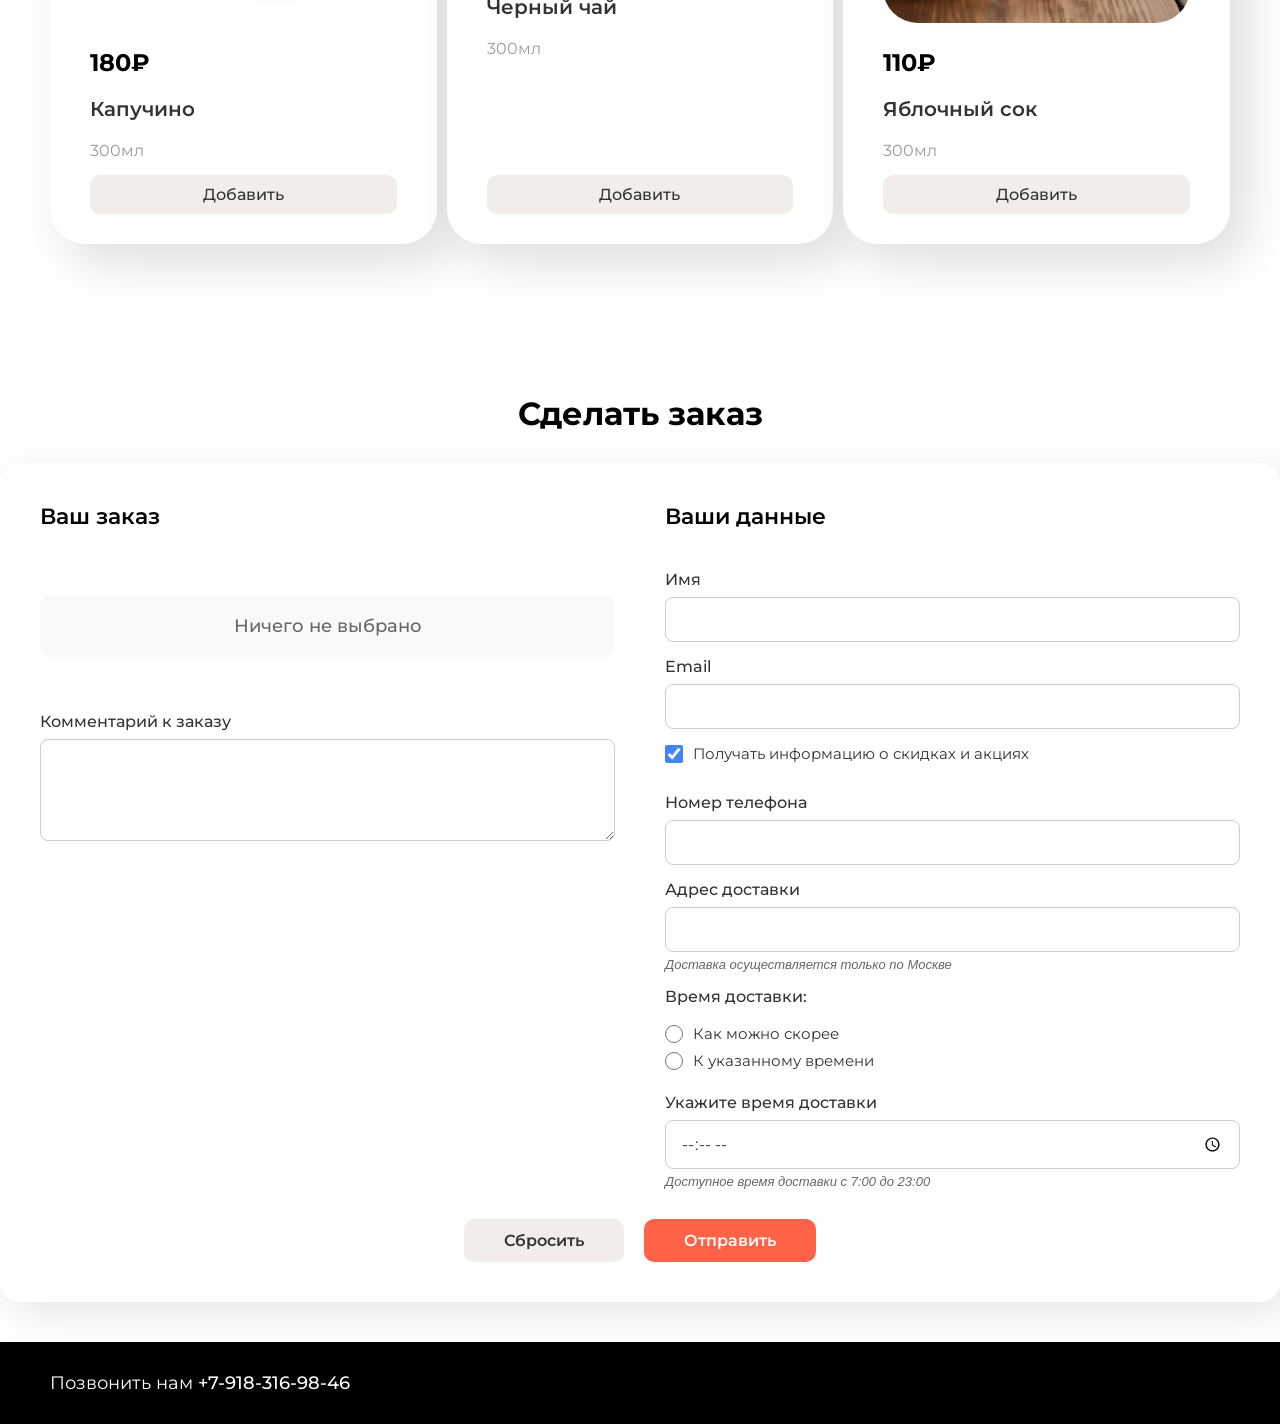
==== commit 177bc835: "lab5" ====
--- a/build-lunch.html
+++ b/build-lunch.html
@@ -15,7 +15,7 @@
 </head>
 
 <body>
-
+	
 	<header class="header">
 		<h1 class="header__title">MichFOOD</h1>
 		<nav class="header__nav">
@@ -30,6 +30,11 @@
 
 		<section class="dishes" data-category="soup">
 			<h2 class="dishes__title">Выбрать суп</h2>
+			<div class="dishes__filters">
+				<button class="filter-button" data-kind="fish">рыбный</button>
+				<button class="filter-button" data-kind="meat">мясной</button>
+				<button class="filter-button" data-kind="veg">вегетарианский</button>
+			</div>
 			<div class="dishes__grid">
 				<!-- Блюда будут добавлены через JavaScript -->
 			</div>
@@ -37,6 +42,35 @@
 
 		<section class="dishes" data-category="main">
 			<h2 class="dishes__title">Выбрать главное блюдо</h2>
+			<div class="dishes__filters">
+				<button class="filter-button" data-kind="fish">рыбное</button>
+				<button class="filter-button" data-kind="meat">мясное</button>
+				<button class="filter-button" data-kind="veg">вегетарианское</button>
+			</div>
+			<div class="dishes__grid">
+				<!-- Блюда будут добавлены через JavaScript -->
+			</div>
+		</section>
+
+		<section class="dishes" data-category="salad">
+			<h2 class="dishes__title">Выбрать салат или стартер</h2>
+			<div class="dishes__filters">
+				<button class="filter-button" data-kind="fish">рыбный</button>
+				<button class="filter-button" data-kind="meat">мясной</button>
+				<button class="filter-button" data-kind="veg">вегетарианский</button>
+			</div>
+			<div class="dishes__grid">
+				<!-- Блюда будут добавлены через JavaScript -->
+			</div>
+		</section>
+
+		<section class="dishes" data-category="dessert">
+			<h2 class="dishes__title">Выбрать десерт</h2>
+			<div class="dishes__filters">
+				<button class="filter-button" data-kind="icecream">мороженое</button>
+				<button class="filter-button" data-kind="snack">снеки</button>
+				<button class="filter-button" data-kind="cake">торты</button>
+			</div>
 			<div class="dishes__grid">
 				<!-- Блюда будут добавлены через JavaScript -->
 			</div>
@@ -44,6 +78,10 @@
 
 		<section class="dishes" data-category="drink">
 			<h2 class="dishes__title">Выбрать напиток</h2>
+			<div class="dishes__filters">
+				<button class="filter-button" data-kind="cold">холодный</button>
+				<button class="filter-button" data-kind="hot">горячий</button>
+			</div>
 			<div class="dishes__grid">
 				<!-- Блюда будут добавлены через JavaScript -->
 			</div>
@@ -125,6 +163,7 @@
 
 	<script src="dishes.js"></script>
 	<script src="display-dishes.js"></script>
+	<script src="filter.js"></script>
 	<script src="order.js"></script>
 
 </body>
--- a/lunch-styles.css
+++ b/lunch-styles.css
@@ -406,3 +406,36 @@
 	color: tomato;
 }
 
+/* Стили для фильтров */
+.dishes__filters {
+	display: flex;
+	gap: 10px;
+	margin: 20px 0;
+	flex-wrap: wrap;
+}
+
+.filter-button {
+	padding: 10px 20px;
+	background-color: #f1eee9;
+	border: 2px solid transparent;
+	border-radius: 50px;
+	cursor: pointer;
+	font-family: 'Montserrat', sans-serif;
+	font-size: 16px;
+	font-weight: 500;
+	color: #333;
+	transition: all 0.3s ease;
+}
+
+.filter-button:hover {
+	background-color: #e0ddd8;
+	border-color: #d0cdc8;
+}
+
+.filter-button.active {
+	background-color: #d4f4dd;
+	border-color: #28a745;
+	color: #155724;
+	font-weight: 600;
+}
+
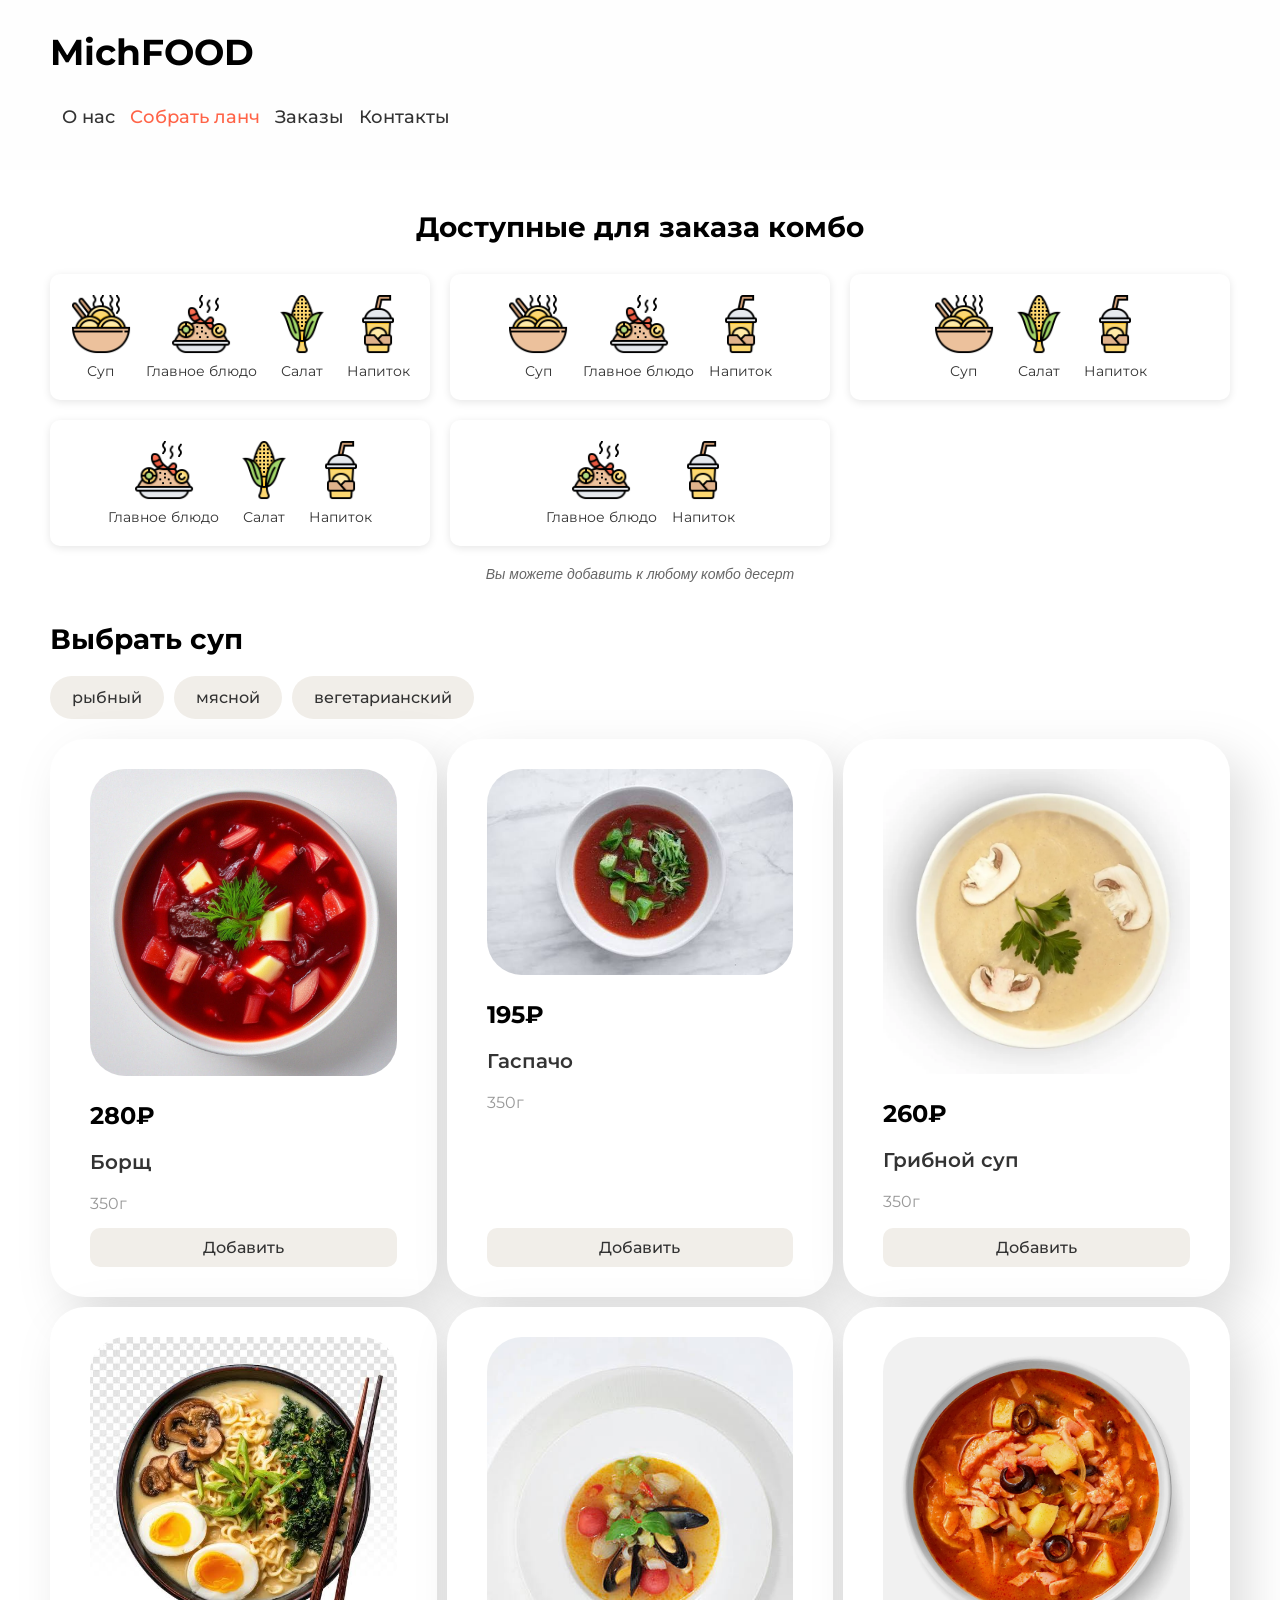
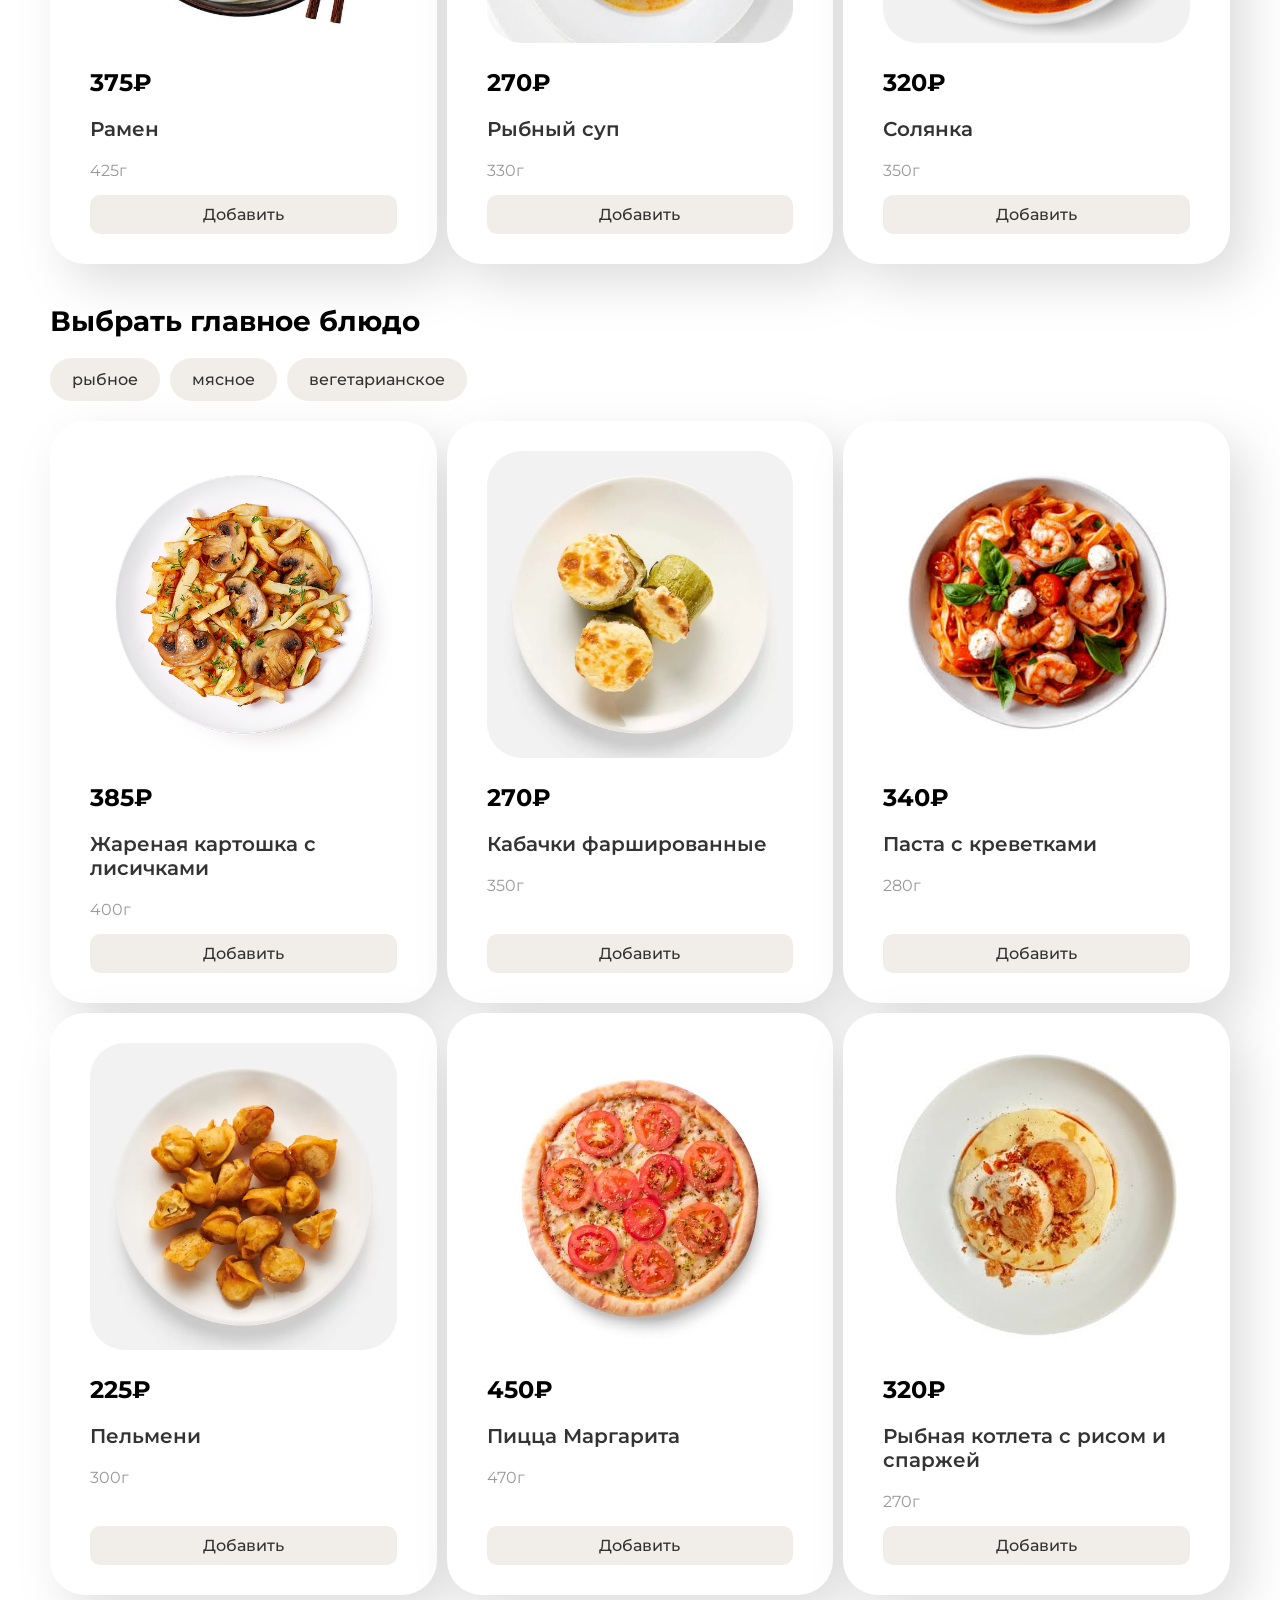
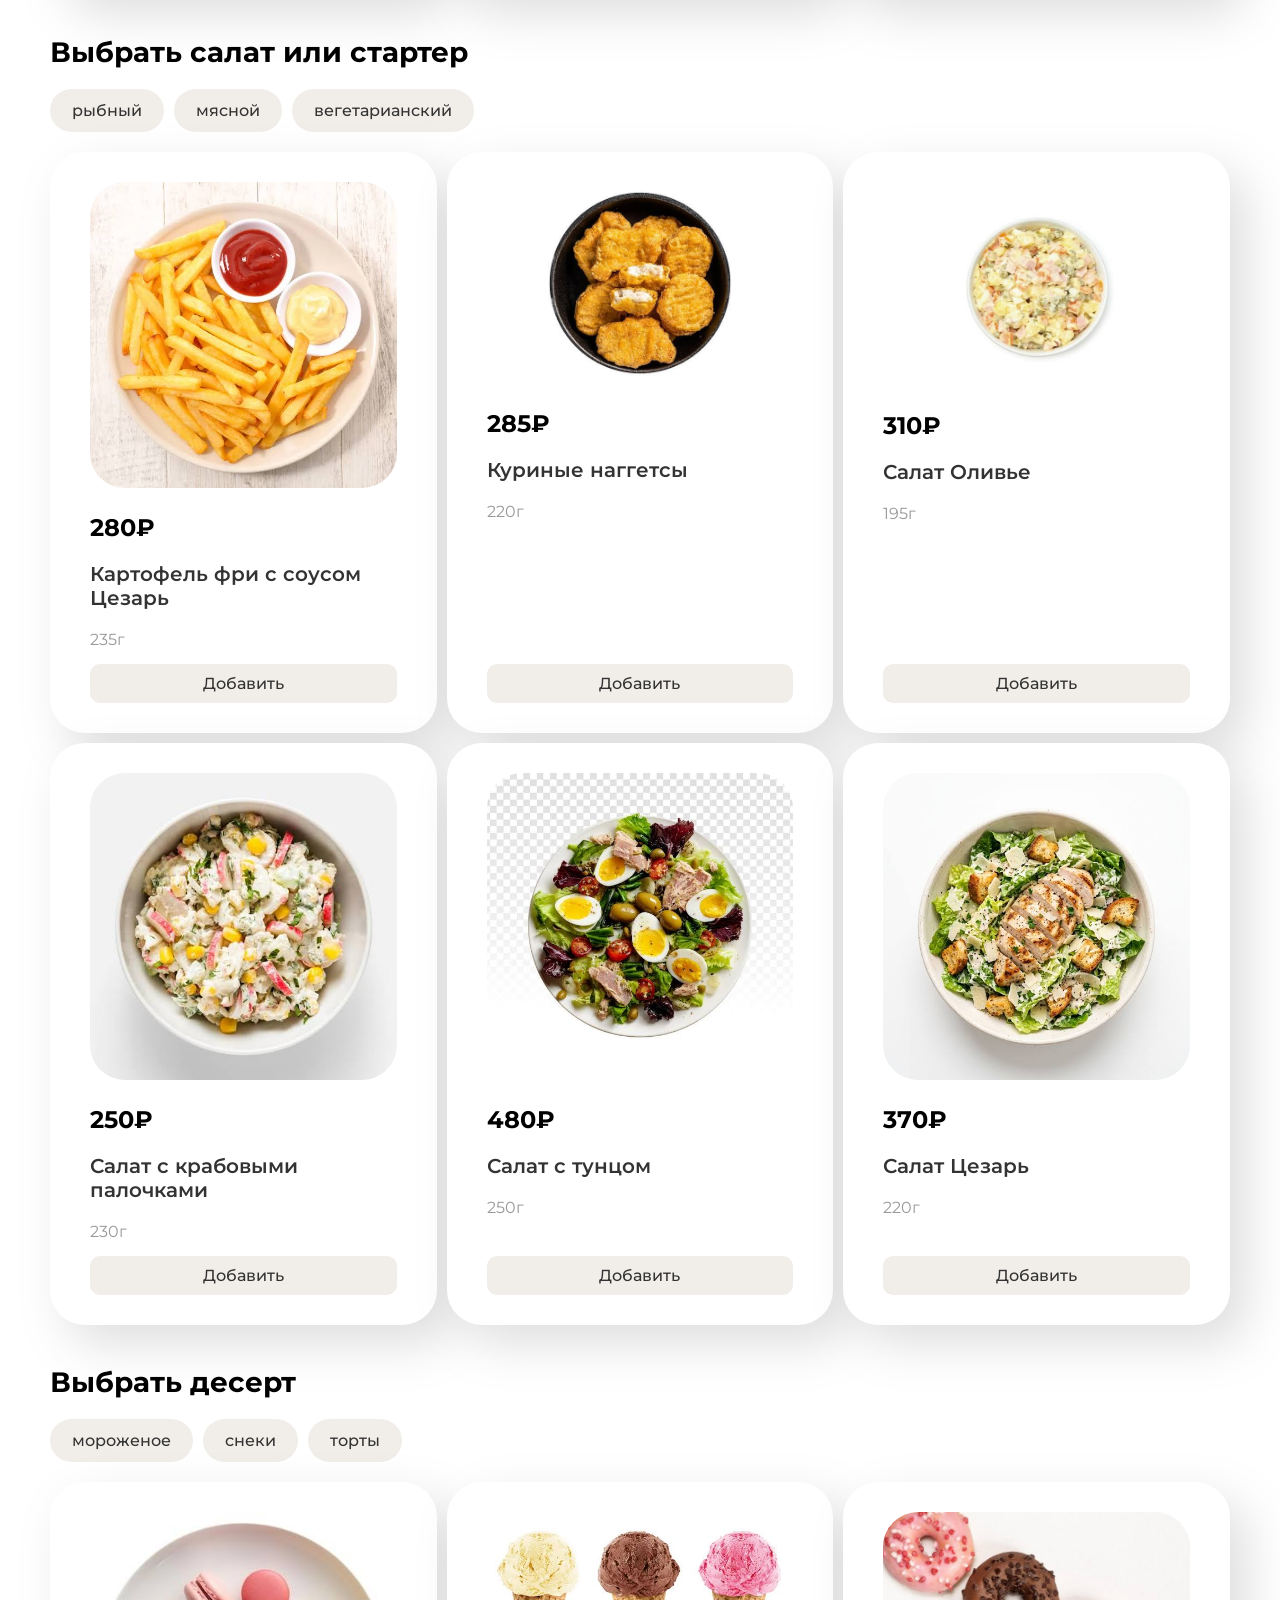
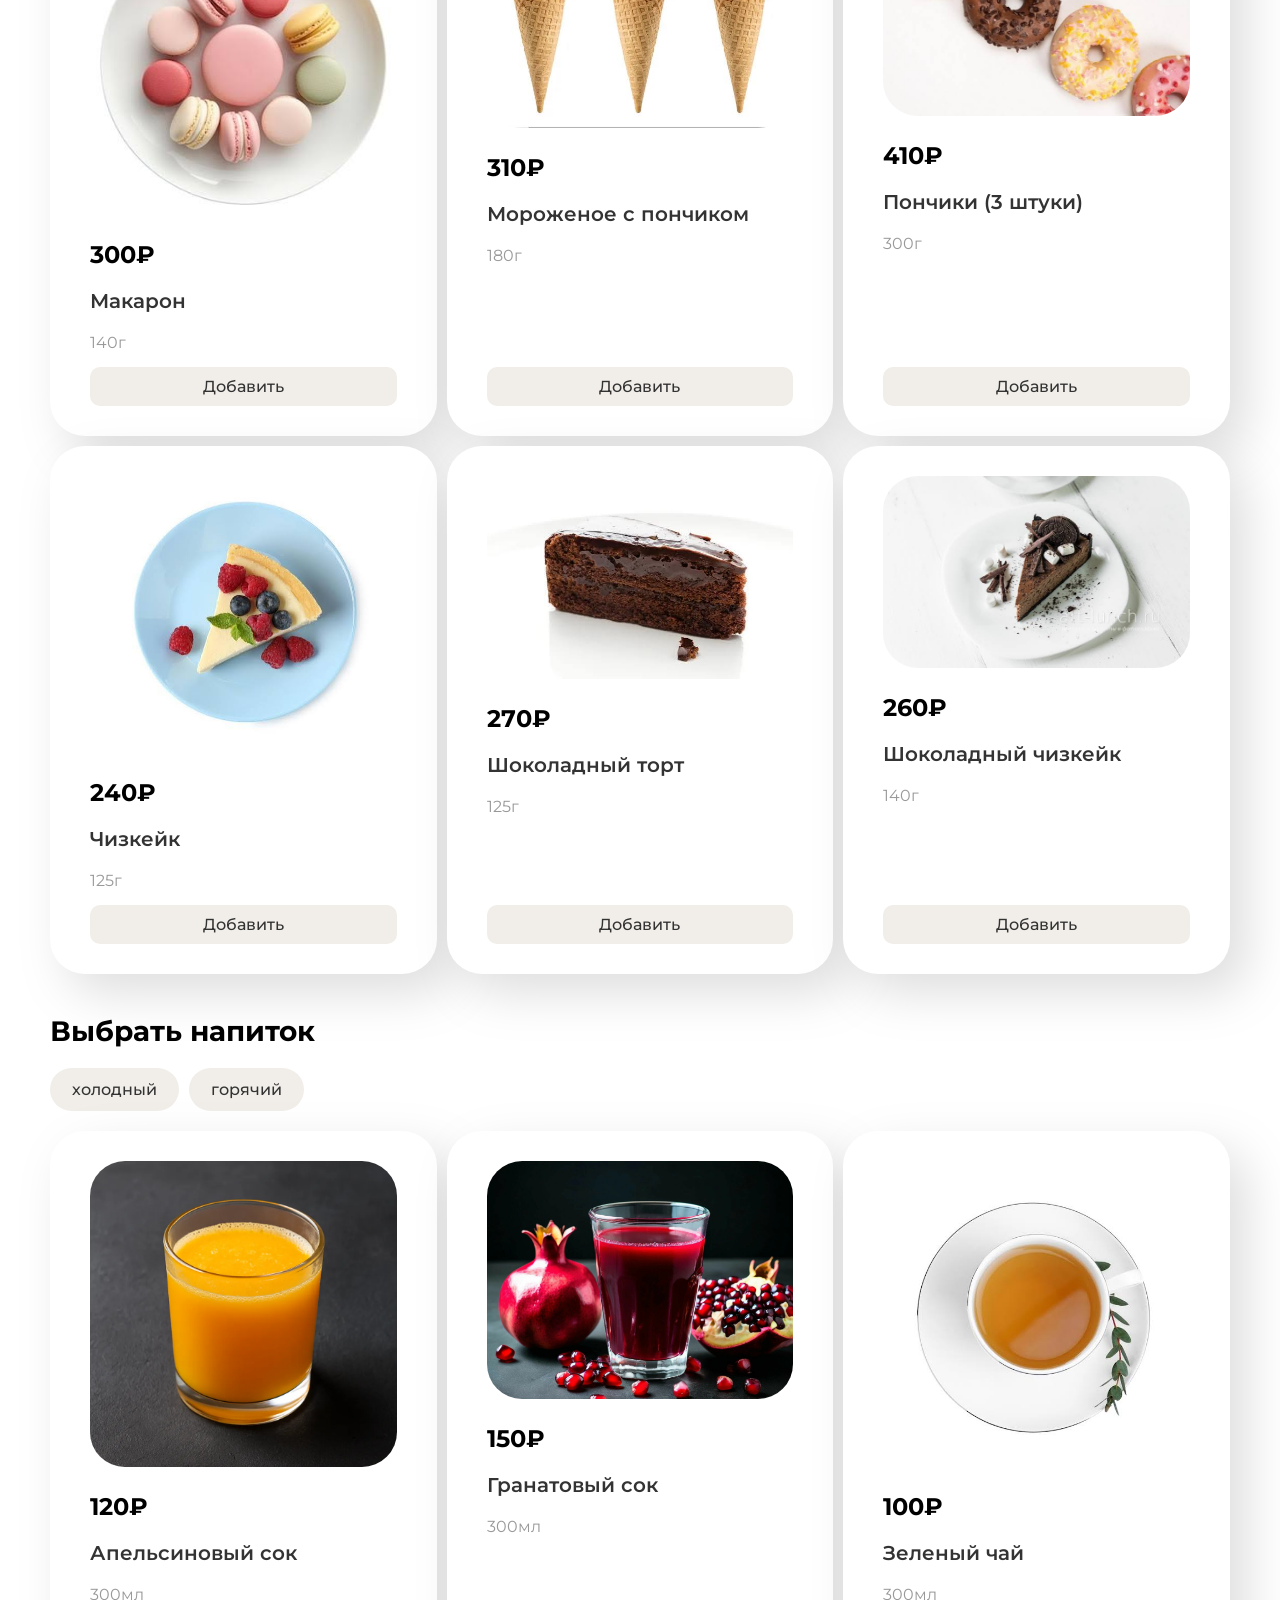
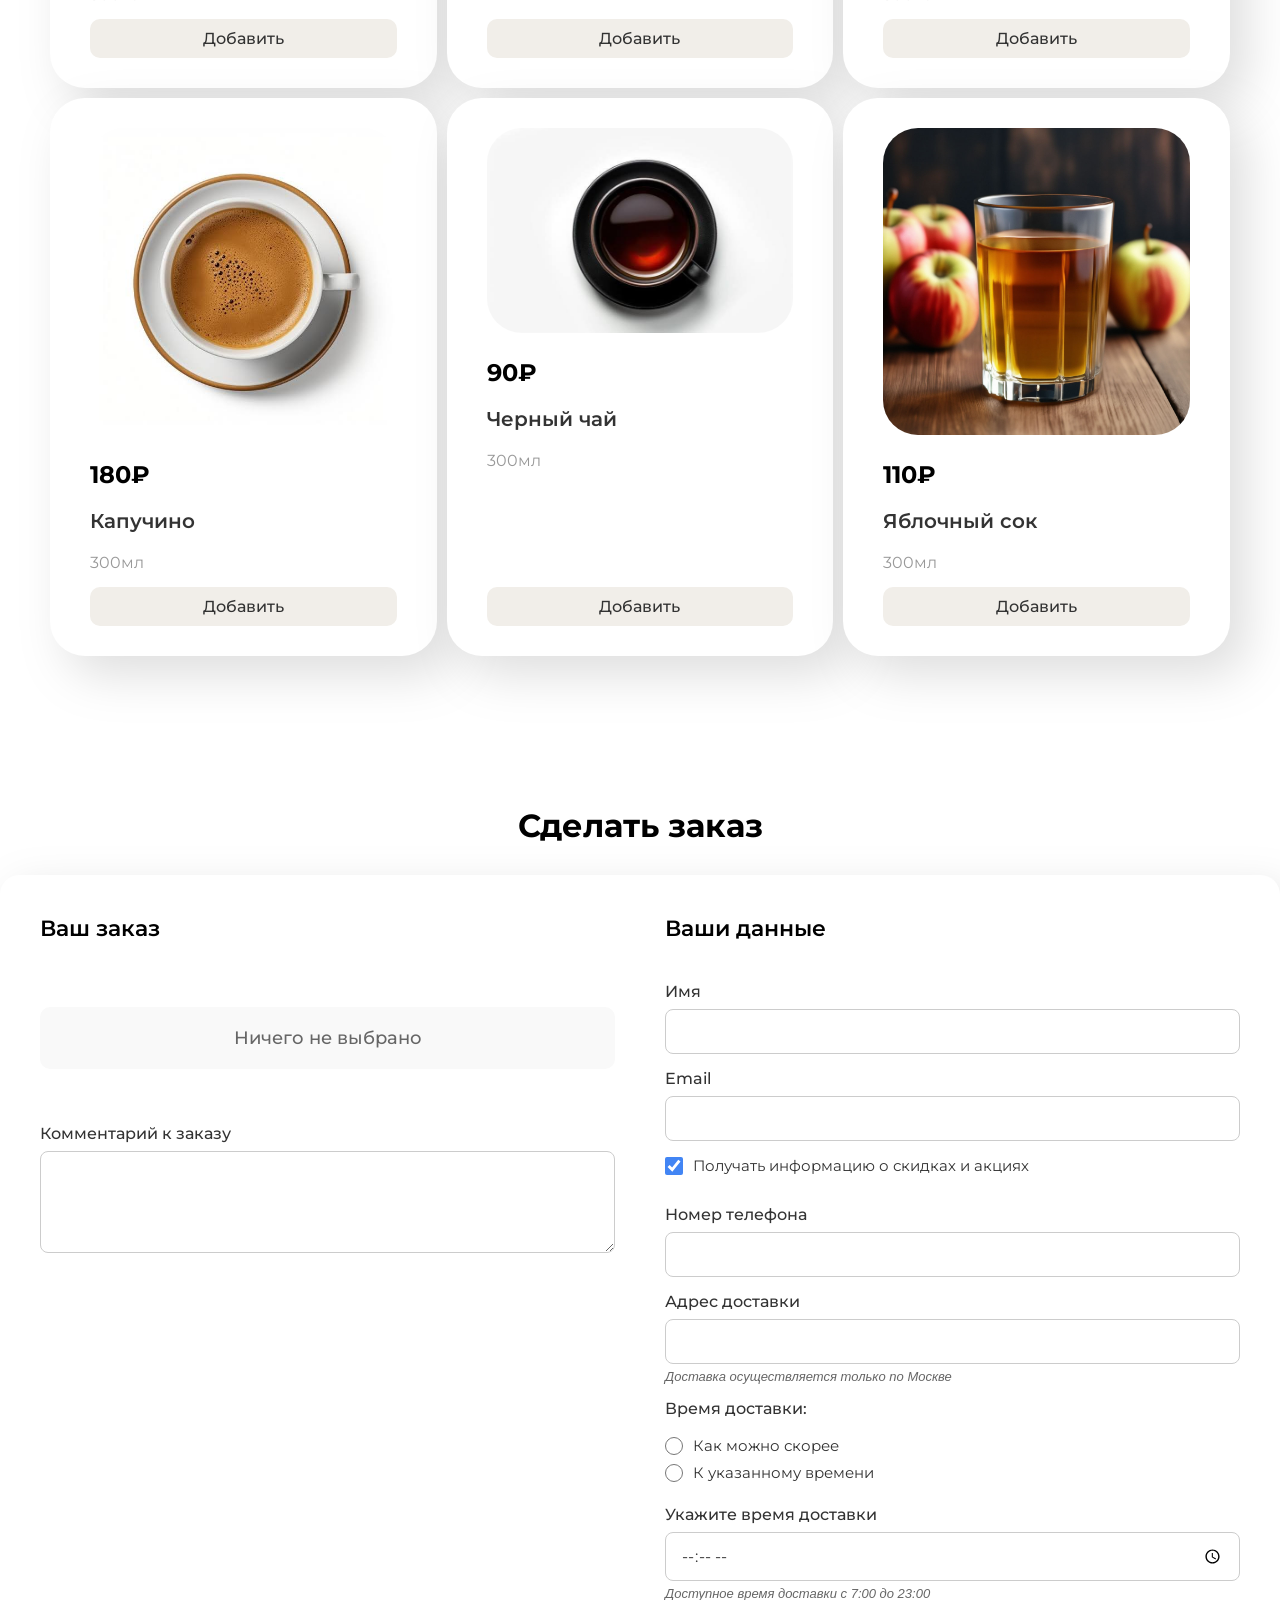
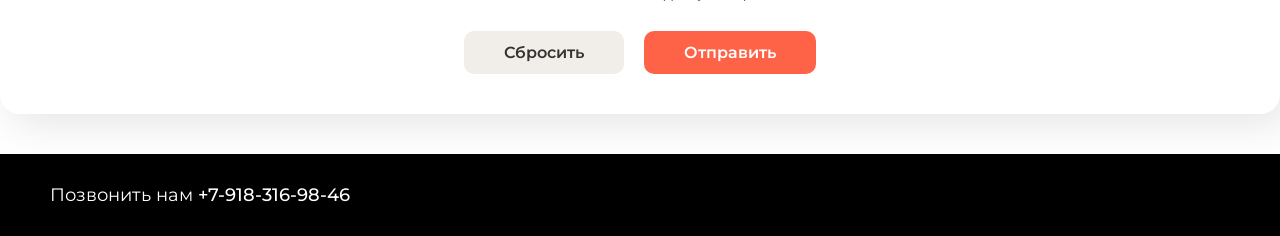
==== commit 4779a03d: "lab6" ====
--- a/build-lunch.html
+++ b/build-lunch.html
@@ -28,6 +28,94 @@
 
 	<main class="main">
 
+		<section class="combo-section">
+			<h2 class="combo-section__title">Доступные для заказа комбо</h2>
+
+			<div class="combo-grid">
+				<!-- Комбо 1: Суп + Главное + Салат + Напиток -->
+				<div class="combo-item">
+					<div class="combo-dish">
+						<img src="icons/soup.png" alt="Суп" class="combo-icon">
+						<p class="combo-label">Суп</p>
+					</div>
+					<div class="combo-dish">
+						<img src="icons/main.png" alt="Главное блюдо" class="combo-icon">
+						<p class="combo-label">Главное блюдо</p>
+					</div>
+					<div class="combo-dish">
+						<img src="icons/salad.png" alt="Салат" class="combo-icon">
+						<p class="combo-label">Салат</p>
+					</div>
+					<div class="combo-dish">
+						<img src="icons/drink.png" alt="Напиток" class="combo-icon">
+						<p class="combo-label">Напиток</p>
+					</div>
+				</div>
+
+				<!-- Комбо 2: Суп + Главное + Напиток -->
+				<div class="combo-item">
+					<div class="combo-dish">
+						<img src="icons/soup.png" alt="Суп" class="combo-icon">
+						<p class="combo-label">Суп</p>
+					</div>
+					<div class="combo-dish">
+						<img src="icons/main.png" alt="Главное блюдо" class="combo-icon">
+						<p class="combo-label">Главное блюдо</p>
+					</div>
+					<div class="combo-dish">
+						<img src="icons/drink.png" alt="Напиток" class="combo-icon">
+						<p class="combo-label">Напиток</p>
+					</div>
+				</div>
+
+				<!-- Комбо 3: Суп + Салат + Напиток -->
+				<div class="combo-item">
+					<div class="combo-dish">
+						<img src="icons/soup.png" alt="Суп" class="combo-icon">
+						<p class="combo-label">Суп</p>
+					</div>
+					<div class="combo-dish">
+						<img src="icons/salad.png" alt="Салат" class="combo-icon">
+						<p class="combo-label">Салат</p>
+					</div>
+					<div class="combo-dish">
+						<img src="icons/drink.png" alt="Напиток" class="combo-icon">
+						<p class="combo-label">Напиток</p>
+					</div>
+				</div>
+
+				<!-- Комбо 4: Главное + Салат + Напиток -->
+				<div class="combo-item">
+					<div class="combo-dish">
+						<img src="icons/main.png" alt="Главное блюдо" class="combo-icon">
+						<p class="combo-label">Главное блюдо</p>
+					</div>
+					<div class="combo-dish">
+						<img src="icons/salad.png" alt="Салат" class="combo-icon">
+						<p class="combo-label">Салат</p>
+					</div>
+					<div class="combo-dish">
+						<img src="icons/drink.png" alt="Напиток" class="combo-icon">
+						<p class="combo-label">Напиток</p>
+					</div>
+				</div>
+
+				<!-- Комбо 5: Главное + Напиток -->
+				<div class="combo-item">
+					<div class="combo-dish">
+						<img src="icons/main.png" alt="Главное блюдо" class="combo-icon">
+						<p class="combo-label">Главное блюдо</p>
+					</div>
+					<div class="combo-dish">
+						<img src="icons/drink.png" alt="Напиток" class="combo-icon">
+						<p class="combo-label">Напиток</p>
+					</div>
+				</div>
+			</div>
+
+			<p class="combo-note">Вы можете добавить к любому комбо десерт</p>
+		</section>
+
 		<section class="dishes" data-category="soup">
 			<h2 class="dishes__title">Выбрать суп</h2>
 			<div class="dishes__filters">
@@ -165,6 +253,7 @@
 	<script src="display-dishes.js"></script>
 	<script src="filter.js"></script>
 	<script src="order.js"></script>
+	<script src="validation.js"></script>
 
 </body>
 
--- a/lunch-styles.css
+++ b/lunch-styles.css
@@ -439,3 +439,139 @@
 	font-weight: 600;
 }
 
+/* Стили для секции комбо */
+.combo-section {
+	margin: 40px 0;
+	padding: 0;
+}
+
+.combo-section__title {
+	margin: 20px 0 30px 0;
+	font-size: 28px;
+	font-weight: 700;
+	color: #000;
+	text-align: center;
+}
+
+.combo-grid {
+	display: grid;
+	grid-template-columns: repeat(3, 1fr);
+	gap: 20px;
+	margin-bottom: 20px;
+}
+
+.combo-item {
+	display: flex;
+	justify-content: center;
+	align-items: center;
+	gap: 15px;
+	padding: 20px;
+	background-color: #fff;
+	border-radius: 10px;
+	box-shadow: 0 2px 8px rgba(0, 0, 0, 0.1);
+}
+
+.combo-dish {
+	display: flex;
+	flex-direction: column;
+	align-items: center;
+	gap: 8px;
+}
+
+.combo-icon {
+	width: 60px;
+	height: 60px;
+	object-fit: contain;
+	transition: transform 0.3s ease;
+}
+
+.combo-icon:hover {
+	transform: translateY(-5px) scale(1.1);
+}
+
+.combo-label {
+	font-size: 14px;
+	color: #333;
+	text-align: center;
+	margin: 0;
+}
+
+.combo-note {
+	text-align: center;
+	font-size: 14px;
+	color: #666;
+	font-style: italic;
+	margin-top: 10px;
+}
+
+/* Адаптивность для комбо */
+@media (max-width: 900px) {
+	.combo-grid {
+		grid-template-columns: repeat(2, 1fr);
+	}
+}
+
+@media (max-width: 600px) {
+	.combo-grid {
+		grid-template-columns: 1fr;
+	}
+
+	.combo-item {
+		flex-wrap: wrap;
+	}
+}
+
+/* Стили для модального окна (уведомления) */
+.notification-overlay {
+	position: fixed;
+	top: 0;
+	left: 0;
+	width: 100%;
+	height: 100%;
+	background-color: rgba(0, 0, 0, 0.5);
+	display: flex;
+	justify-content: center;
+	align-items: center;
+	z-index: 9999;
+}
+
+.notification {
+	background-color: white;
+	border-radius: 10px;
+	padding: 40px;
+	max-width: 500px;
+	width: 90%;
+	text-align: center;
+	box-shadow: 0 4px 20px rgba(0, 0, 0, 0.2);
+}
+
+.notification__emoji {
+	font-size: 48px;
+	margin-bottom: 20px;
+}
+
+.notification__text {
+	font-size: 18px;
+	color: #333;
+	margin-bottom: 30px;
+	line-height: 1.5;
+}
+
+.notification__button {
+	background-color: white;
+	color: #333;
+	border: 2px solid #333;
+	padding: 12px 40px;
+	font-size: 16px;
+	border-radius: 25px;
+	cursor: pointer;
+	transition: all 0.3s ease;
+	font-family: 'Montserrat', sans-serif;
+	font-weight: 500;
+}
+
+.notification__button:hover {
+	background-color: #333;
+	color: white;
+}
+
